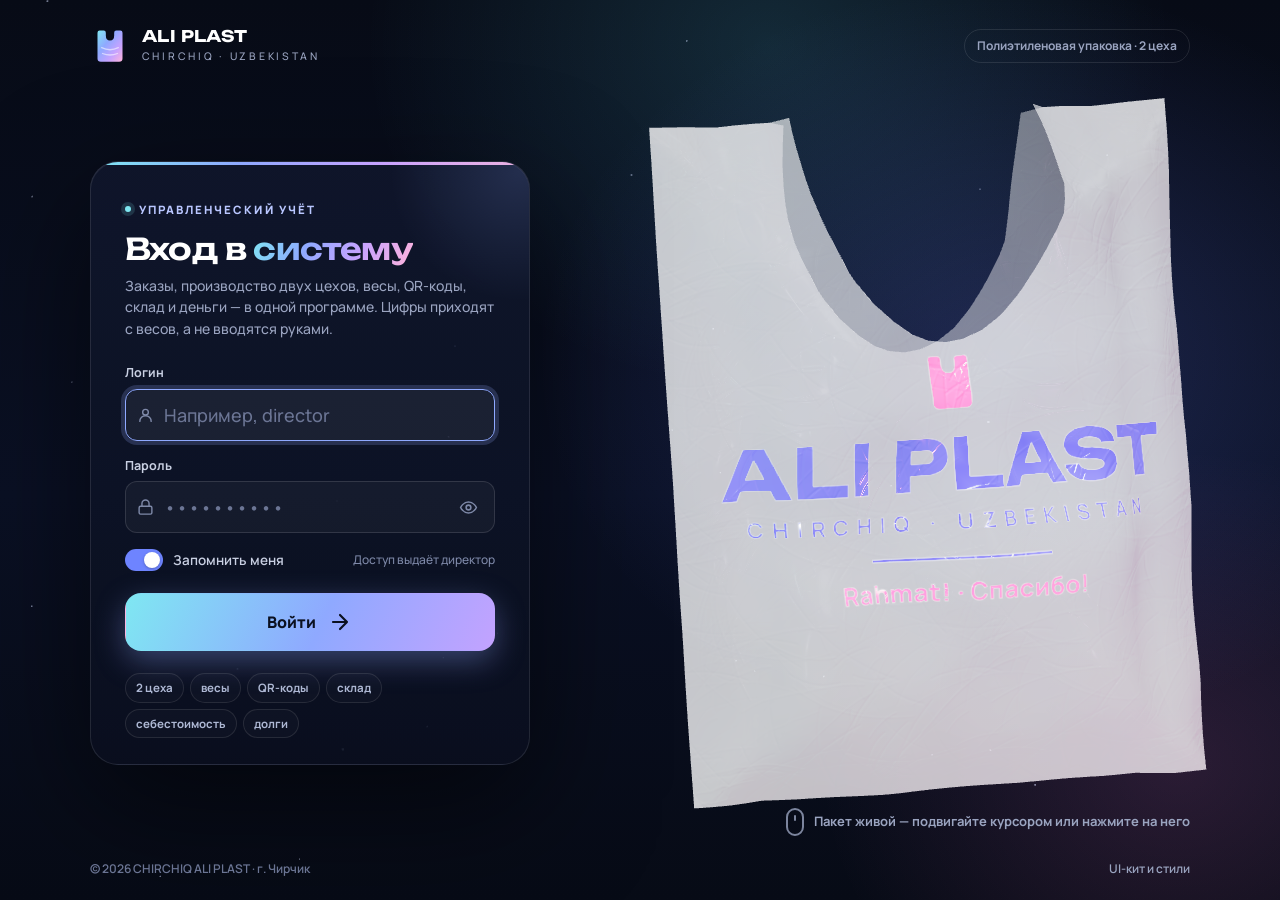
==== app.html @ 243c6345 "Печать этикеток на Xprinter через агента вместо печати браузера Принтер стоит в Windows на драйвере " ====
<!doctype html>
<html lang="ru">
<head>
  <meta charset="utf-8">
  <meta name="viewport" content="width=device-width, initial-scale=1, viewport-fit=cover">
  <title>ALI PLAST · учёт производства</title>
  <meta name="theme-color" content="#0B1120">
  <link rel="icon" href="assets/img/favicon.svg" type="image/svg+xml">
  <link rel="stylesheet" href="assets/css/app.css?v=3">
  <script>(function () { var h = new Date().getHours(), t = h >= 8 && h < 18 ? 'light' : 'dark'; try { var o = JSON.parse(localStorage.getItem('ap.themeOverride') || 'null'); if (o && o.until > Date.now()) t = o.theme; } catch (e) {} document.documentElement.setAttribute('data-theme', t); })();</script>
</head>
<body>
  <script src="assets/js/vendor/qrcode.js"></script>
  <script src="assets/js/core.js?v=3"></script>
  <script src="assets/js/data.js?v=3"></script>
  <script src="assets/js/ui.js?v=3"></script>
  <script src="assets/js/app.js?v=3"></script>
  <script src="assets/js/pages/dashboard.js?v=3"></script>
  <script src="assets/js/pages/sales.js?v=3"></script>
  <script src="assets/js/pages/production.js?v=3"></script>
  <script src="assets/js/pages/stock.js?v=3"></script>
  <script src="assets/js/pages/money.js?v=3"></script>
  <script src="assets/js/pages/admin.js?v=3"></script>
  <script>AP.boot();</script>
</body>
</html>
---- assets/css/app.css ----
/* =========================================================
   CHIRCHIQ ALI PLAST — дизайн-система
   Токены → база → раскладка → компоненты → утилиты → печать
   ========================================================= */

/* ---------- Шрифты (локально: fonts.googleapis.com может быть недоступен) ---------- */
@font-face { font-family: 'Manrope'; font-style: normal; font-weight: 200 800; font-display: swap;
  src: url('../fonts/manrope-cyr.woff2') format('woff2');
  unicode-range: U+0301, U+0400-045F, U+0490-0491, U+04B0-04B1, U+2116; }
@font-face { font-family: 'Manrope'; font-style: normal; font-weight: 200 800; font-display: swap;
  src: url('../fonts/manrope-lat.woff2') format('woff2');
  unicode-range: U+0000-00FF, U+0131, U+0152-0153, U+02BB-02BC, U+02C6, U+02DA, U+02DC, U+0304, U+0308, U+0329, U+2000-206F, U+20AC, U+2122, U+2191, U+2193, U+2212, U+2215, U+FEFF, U+FFFD; }
@font-face { font-family: 'Unbounded'; font-style: normal; font-weight: 200 900; font-display: swap;
  src: url('../fonts/unbounded-cyr.woff2') format('woff2');
  unicode-range: U+0301, U+0400-045F, U+0490-0491, U+04B0-04B1, U+2116; }
@font-face { font-family: 'Unbounded'; font-style: normal; font-weight: 200 900; font-display: swap;
  src: url('../fonts/unbounded-lat.woff2') format('woff2');
  unicode-range: U+0000-00FF, U+0131, U+0152-0153, U+02BB-02BC, U+02C6, U+02DA, U+02DC, U+0304, U+0308, U+0329, U+2000-206F, U+20AC, U+2122, U+2191, U+2193, U+2212, U+2215, U+FEFF, U+FFFD; }
@font-face { font-family: 'JetBrains Mono'; font-style: normal; font-weight: 100 800; font-display: swap;
  src: url('../fonts/jbmono-cyr.woff2') format('woff2');
  unicode-range: U+0301, U+0400-045F, U+0490-0491, U+04B0-04B1, U+2116; }
@font-face { font-family: 'JetBrains Mono'; font-style: normal; font-weight: 100 800; font-display: swap;
  src: url('../fonts/jbmono-lat.woff2') format('woff2');
  unicode-range: U+0000-00FF, U+0131, U+0152-0153, U+2000-206F, U+20AC, U+2122, U+2212, U+FEFF, U+FFFD; }

/* ---------- Токены ---------- */
:root {
  --font-display: 'Unbounded', 'Manrope', system-ui, sans-serif;
  --font-sans: 'Manrope', system-ui, -apple-system, 'Segoe UI', Roboto, sans-serif;
  --font-mono: 'JetBrains Mono', ui-monospace, Consolas, monospace;

  /* бренд */
  --ink-950: #060A14;
  --ink-900: #0B1120;
  --ink-850: #0F1629;
  --ink-800: #141C33;
  --ink-700: #1D2742;
  --ink-600: #2B3657;
  --ink-500: #4A5578;
  --ink-300: #9AA4C0;
  --ink-200: #C9D0E2;

  --brand: #3450F0;
  --brand-600: #2A43D6;
  --brand-700: #2337C2;
  --brand-400: #6E84FF;
  --brand-100: #DFE5FF;
  --brand-50: #F0F3FF;
  --brand-t: #3450F0;      /* бренд как цвет текста/ссылок */
  --teal: #10B3A3;
  --teal-t: #08756B;
  --teal-100: #D4F5F0;
  --sb-group: #7F8AAD;     /* подписи групп в сайдбаре */
  --sb-thumb: rgba(70, 80, 105, .28);
  --sb-thumb-h: rgba(70, 80, 105, .5);

  /* «плёнка»: радужный перелив полиэтилена */
  --iris: linear-gradient(115deg, #7FE7F2 0%, #8FA9FF 34%, #C6A2FF 66%, #FFB4DB 100%);
  --iris-soft: linear-gradient(115deg, rgba(127,231,242,.16), rgba(143,169,255,.16) 34%, rgba(198,162,255,.16) 66%, rgba(255,180,219,.16));

  /* поверхности (светлая тема) */
  --bg: #F2F4F9;
  --surface: #FFFFFF;
  --surface-2: #F7F9FC;
  --surface-3: #EEF1F7;
  --border: #E1E6EF;
  --border-strong: #C8D0DE;
  --text: #0E1526;
  --text-2: #465069;
  --text-3: #636C82;
  --focus: 0 0 0 3px rgba(61, 90, 254, .28);

  /* статусы: оттенки подобраны под контраст ≥ 4,5:1 на своих фонах */
  --ok: #127A3D;   --ok-bg: #E6F6EC;
  --warn: #985700; --warn-bg: #FFF3DD;
  --bad: #C4262E;  --bad-bg: #FDEBEC;
  --info: #2157CC; --info-bg: #E7EFFE;
  --violet: #6B3DD1; --violet-bg: #F0EAFE;
  --cyan: #056F8C; --cyan-bg: #E1F5FB;
  --orange: #AE4410; --orange-bg: #FDEDE3;
  --slate: #56627C; --slate-bg: #EDF0F5;

  /* цеха: --w1/--w2 — заливки, --w1-t/--w2-t — текст */
  --w1: #3D5AFE; --w1-t: #3450F0; --w1-bg: #ECEFFF;
  --w2: #10B3A3; --w2-t: #08756B; --w2-bg: #E0F6F3;
  --wh: #985700; --wh-bg: #FFF3DD;

  /* графики: категориальный порядок (проверен валидатором, светлая тема) */
  --s1: #3D5AFE;
  --s2: #10B3A3;
  --s3: #B04CE0;
  --s4: #E2621B;
  /* возраст долга — одна шкала от светлого к тёмному */
  --age-0: #9DB0FF; --age-1: #F2B183; --age-2: #E2621B; --age-3: #A23B0A;

  /* оплата: безнал / наличные / карта */
  --pay-bank: var(--s1);
  --pay-cash: var(--s2);
  --pay-card: var(--s3);

  /* форма */
  --r-xs: 6px; --r-sm: 8px; --r: 12px; --r-lg: 16px; --r-xl: 22px;
  --sh-xs: 0 1px 2px rgba(14, 21, 38, .05);
  --sh-sm: 0 1px 3px rgba(14, 21, 38, .06), 0 1px 2px rgba(14, 21, 38, .04);
  --sh: 0 6px 20px rgba(14, 21, 38, .07);
  --sh-lg: 0 24px 60px rgba(14, 21, 38, .18);

  --sidebar-w: 268px;
  --topbar-h: 64px;
  --ease: cubic-bezier(.2, .8, .2, 1);

  color-scheme: light;
}

[data-theme="dark"] {
  --bg: #080C17;
  --surface: #0F1628;
  --surface-2: #0C1222;
  --surface-3: #151E35;
  --border: #1E2944;
  --border-strong: #2C3958;
  --text: #E7EBF5;
  --text-2: #A9B2CA;
  --text-3: #8791AD;
  --brand-100: #1C2659;
  --brand-50: #141B40;
  --teal-100: #0E3532;
  --teal-t: #3CD3C2;
  /* статусы в тёмной теме — светлее, контраст ≥ 4,5:1 */
  --ok: #45D58F;   --ok-bg: #0D2B1C;
  --warn: #F2B247; --warn-bg: #2D2108;
  --bad: #FF7A7F;  --bad-bg: #331417;
  --info: #86A9FF; --info-bg: #0F1F43;
  --violet: #B9A2FF; --violet-bg: #231A40;
  --cyan: #4CCBEA; --cyan-bg: #0B2A35;
  --orange: #FF9A62; --orange-bg: #321A0D;
  --slate: #AAB4CB; --slate-bg: #1A2236;
  --w1: #6E84FF; --w1-t: #93A5FF; --w1-bg: #161F4D;
  --w2: #2CC4B4; --w2-t: #3CD3C2; --w2-bg: #0D302D;
  --wh: #F2B247; --wh-bg: #2D2108;
  /* графики: тёмная тема — свои шаги, проверены против #0F1628 */
  --s1: #6E84FF; --s2: #109E91; --s3: #B86BE0; --s4: #E0692A;
  --age-0: #5A6FD6; --age-1: #B9784B; --age-2: #E0692A; --age-3: #F2A27A;
  --brand: #3D5AFE; --brand-600: #3450F0; --brand-400: #93A5FF; --brand-t: #93A5FF;
  --sb-thumb: rgba(169, 178, 202, .22);
  --sb-thumb-h: rgba(169, 178, 202, .42);
  --sh-sm: 0 1px 2px rgba(0, 0, 0, .4);
  --sh: 0 8px 24px rgba(0, 0, 0, .35);
  --sh-lg: 0 24px 60px rgba(0, 0, 0, .55);
  color-scheme: dark;
}

/* ---------- База ---------- */
*, *::before, *::after { box-sizing: border-box; }
html { -webkit-text-size-adjust: 100%; }
body {
  margin: 0; background: var(--bg); color: var(--text);
  font: 500 14px/1.5 var(--font-sans);
  -webkit-font-smoothing: antialiased; -moz-osx-font-smoothing: grayscale;
  font-feature-settings: 'tnum' 0;
}
h1, h2, h3, h4 { margin: 0; line-height: 1.2; letter-spacing: -.01em; }
h1 { font: 600 24px/1.15 var(--font-display); letter-spacing: -.02em; }
h2 { font: 600 18px/1.2 var(--font-display); letter-spacing: -.015em; }
h3 { font-size: 15px; font-weight: 700; }
h4 { font-size: 13px; font-weight: 700; }
p { margin: 0 0 .6em; }
a { color: var(--brand-t); text-decoration: none; }
a:hover { text-decoration: underline; }
img, svg { display: block; max-width: 100%; }
button, input, select, textarea { font: inherit; color: inherit; }
::selection { background: rgba(61, 90, 254, .22); }
:focus-visible { outline: none; box-shadow: var(--focus); }
hr { border: 0; border-top: 1px solid var(--border); margin: 16px 0; }
code, .mono { font-family: var(--font-mono); font-size: .92em; }
.num { font-variant-numeric: tabular-nums; }

/* ---------- Раскладка приложения ---------- */
.app { display: grid; grid-template-columns: var(--sidebar-w) 1fr; min-height: 100vh; }
.main { min-width: 0; display: flex; flex-direction: column; }
.content { padding: 24px 28px 48px; max-width: 1560px; width: 100%; }

/* сайдбар */
.sidebar {
  position: sticky; top: 0; height: 100vh; overflow-y: auto; overscroll-behavior: contain;
  background: var(--ink-900); color: var(--ink-200);
  display: flex; flex-direction: column; z-index: 40;
  border-right: 1px solid rgba(255, 255, 255, .04);
  scrollbar-width: thin; scrollbar-color: var(--ink-700) transparent;
}
.sidebar::before { content: ''; position: absolute; inset: 0 0 auto 0; height: 2px; background: var(--iris); opacity: .9; }
.sb-brand { display: flex; align-items: center; gap: 12px; padding: 22px 20px 18px; color: #fff; text-decoration: none !important; }
.sb-brand .logo-mark { width: 38px; height: 38px; flex: none; }
.sb-brand b { display: block; font: 700 15px/1 var(--font-display); letter-spacing: .02em; }
.sb-brand small { display: block; font-size: 10px; letter-spacing: .22em; color: var(--ink-300); margin-top: 5px; text-transform: uppercase; }

.sb-scope { margin: 2px 14px 10px; padding: 4px; background: var(--ink-850); border: 1px solid var(--ink-700); border-radius: 12px; display: flex; gap: 4px; }
.sb-scope button { flex: 1; border: 0; background: transparent; color: var(--ink-300); font-size: 12px; font-weight: 700; padding: 7px 4px; border-radius: 8px; cursor: pointer; }
.sb-scope button:hover { color: #fff; }
.sb-scope button.on { background: var(--ink-700); color: #fff; box-shadow: inset 0 0 0 1px rgba(255, 255, 255, .06); }
.sb-scope .lock { flex: 1; display: flex; align-items: center; gap: 8px; padding: 7px 10px; font-size: 12px; color: #fff; font-weight: 700; }
.sb-scope .lock i { width: 8px; height: 8px; border-radius: 50%; }

.sb-nav { padding: 6px 12px 16px; flex: 1; }
.sb-group { margin-top: 14px; }
.sb-group > span { display: block; padding: 0 10px 6px; font-size: 10.5px; font-weight: 700; letter-spacing: .16em; text-transform: uppercase; color: var(--sb-group); }
.sb-link {
  position: relative; display: flex; align-items: center; gap: 11px;
  padding: 9px 10px; margin: 1px 0; border-radius: 10px;
  color: var(--ink-300); font-weight: 600; font-size: 13.5px; text-decoration: none !important;
  transition: background .15s, color .15s;
}
.sb-link svg { width: 18px; height: 18px; flex: none; opacity: .85; }
.sb-link:hover { background: rgba(255, 255, 255, .045); color: #fff; }
.sb-link.active { background: rgba(255, 255, 255, .07); color: #fff; }
.sb-link.active::before { content: ''; position: absolute; left: -12px; top: 8px; bottom: 8px; width: 3px; border-radius: 0 3px 3px 0; background: var(--iris); }
.sb-link.active svg { opacity: 1; color: #9FB0FF; }
.sb-link .sb-count { margin-left: auto; min-width: 20px; height: 20px; padding: 0 6px; border-radius: 10px; background: var(--ink-700); color: #fff; font-size: 11px; font-weight: 700; display: grid; place-items: center; }
.sb-link .sb-count.bad { background: var(--bad); }
.sb-link .sb-lock { margin-left: auto; width: 14px; height: 14px; opacity: .5; }

.sb-user { margin: 0 12px 14px; padding: 12px; border-radius: 14px; background: var(--ink-850); border: 1px solid var(--ink-700); display: flex; align-items: center; gap: 10px; }
.sb-user .who { min-width: 0; flex: 1; }
.sb-user b { display: block; color: #fff; font-size: 13px; white-space: nowrap; overflow: hidden; text-overflow: ellipsis; }
.sb-user small { display: block; color: var(--ink-300); font-size: 11.5px; white-space: nowrap; overflow: hidden; text-overflow: ellipsis; }
.sb-user .btn-icon { color: var(--ink-300); }
.sb-user .btn-icon:hover { color: #fff; background: var(--ink-700); }

/* верхняя панель */
.topbar {
  position: sticky; top: 0; z-index: 30; height: var(--topbar-h);
  display: flex; align-items: center; gap: 14px; padding: 0 28px;
  background: var(--bg); border-bottom: 1px solid var(--border);
}
.topbar .crumbs { min-width: 0; }
.topbar .crumbs small { display: block; font-size: 11.5px; color: var(--text-3); font-weight: 600; }
.topbar .crumbs b { display: block; font: 600 17px/1.2 var(--font-display); white-space: nowrap; overflow: hidden; text-overflow: ellipsis; }
.topbar .spacer { flex: 1; }
.topbar .burger { display: none; }
.tb-search { position: relative; width: min(360px, 32vw); }
.tb-search input { padding-left: 38px; background: var(--surface); }
.tb-search svg { position: absolute; left: 12px; top: 50%; width: 17px; height: 17px; transform: translateY(-50%); color: var(--text-3); pointer-events: none; }
.tb-search kbd { position: absolute; right: 8px; top: 50%; transform: translateY(-50%); }
.conn { display: inline-flex; align-items: center; gap: 7px; font-size: 12px; font-weight: 700; color: var(--text-2); padding: 6px 10px; border-radius: 999px; background: var(--surface); border: 1px solid var(--border); white-space: nowrap; }
.conn i { width: 8px; height: 8px; border-radius: 50%; background: var(--ok); box-shadow: 0 0 0 3px var(--ok-bg); }
.conn.off i { background: var(--warn); box-shadow: 0 0 0 3px var(--warn-bg); }
.bell { position: relative; }
.bell .dot { position: absolute; top: 3px; right: 1px; min-width: 19px; height: 19px; padding: 0 5px; border-radius: 10px; background: #E5383B; color: #fff; font-size: 10.5px; font-weight: 800; line-height: 1; display: grid; place-items: center; border: 2px solid var(--bg); transform: translate(30%, -20%); box-shadow: 0 2px 6px rgba(229, 56, 59, .35); pointer-events: none; }

/* заголовок страницы */
.page-head { display: flex; align-items: flex-end; gap: 16px; flex-wrap: wrap; margin-bottom: 20px; }
.page-head .ph-text { flex: 1; min-width: 240px; }
.page-head p { color: var(--text-2); margin: 6px 0 0; max-width: 760px; }
.page-head .ph-actions { display: flex; gap: 8px; flex-wrap: wrap; }

/* сетки */
.grid { display: grid; gap: 16px; }
.g-2 { grid-template-columns: repeat(2, minmax(0, 1fr)); }
.g-3 { grid-template-columns: repeat(3, minmax(0, 1fr)); }
.g-4 { grid-template-columns: repeat(4, minmax(0, 1fr)); }
.g-5 { grid-template-columns: repeat(5, minmax(0, 1fr)); }
.g-21 { grid-template-columns: minmax(0, 2fr) minmax(0, 1fr); }
.g-12 { grid-template-columns: minmax(0, 1fr) minmax(0, 2fr); }
.span-2 { grid-column: span 2; }
.stack { display: flex; flex-direction: column; gap: 16px; }
.row { display: flex; align-items: center; gap: 10px; flex-wrap: wrap; }
.row.nowrap { flex-wrap: nowrap; }
/* в строке без переноса блоков текст внутри всё равно переносится и сжимается */
.row.nowrap > div, .row.nowrap > span:not(.badge):not(.chip):not(.delta):not(.avatar) { min-width: 0; white-space: normal; }
.between { justify-content: space-between; }
.grow { flex: 1; min-width: 0; }

/* ---------- Карточки ---------- */
.card { background: var(--surface); border: 1px solid var(--border); border-radius: var(--r-lg); box-shadow: var(--sh-xs); min-width: 0; }
.card-h { display: flex; align-items: center; gap: 10px; padding: 16px 18px 0; flex-wrap: wrap; }
.card-h h3 { flex: 1; min-width: 0; }
.card-h .sub { font-size: 12px; color: var(--text-3); font-weight: 600; }
.card-b { padding: 16px 18px 18px; }
.card-b.flush { padding: 8px 0 0; }
.card-f { padding: 12px 18px; border-top: 1px solid var(--border); display: flex; gap: 8px; align-items: center; flex-wrap: wrap; }
.card.tint { background: var(--surface-2); }
.card.iris { position: relative; overflow: hidden; }
.card.iris::before { content: ''; position: absolute; inset: 0 0 auto; height: 3px; background: var(--iris); }

/* KPI */
.kpi { padding: 16px 18px; display: flex; flex-direction: column; gap: 6px; position: relative; overflow: hidden; }
.kpi .k-label { display: flex; align-items: center; gap: 8px; font-size: 12.5px; color: var(--text-2); font-weight: 600; }
.kpi .k-label svg { width: 16px; height: 16px; color: var(--text-3); }
.kpi .k-value { font: 800 26px/1.1 var(--font-sans); letter-spacing: -.02em; font-variant-numeric: tabular-nums; }
.kpi .k-value small { font-size: 13px; font-weight: 700; color: var(--text-3); margin-left: 4px; letter-spacing: 0; }
.kpi .k-foot { display: flex; align-items: center; gap: 8px; font-size: 12px; color: var(--text-3); font-weight: 600; flex-wrap: wrap; }
.kpi .k-spark { position: absolute; right: 14px; top: 42px; width: 84px; height: 32px; opacity: .9; pointer-events: none; }
.kpi.has-spark .k-value { padding-right: 92px; }
.kpi.clickable { cursor: pointer; transition: border-color .15s, transform .15s; }
.kpi.clickable:hover { border-color: var(--brand-400); }
.delta { display: inline-flex; align-items: center; gap: 3px; padding: 2px 7px; border-radius: 999px; font-size: 11.5px; font-weight: 800; }
.delta.up { color: var(--ok); background: var(--ok-bg); }
.delta.down { color: var(--bad); background: var(--bad-bg); }
.delta.flat { color: var(--slate); background: var(--slate-bg); }

/* ---------- Кнопки ---------- */
.btn {
  --b-bg: var(--surface); --b-fg: var(--text); --b-bd: var(--border-strong);
  display: inline-flex; align-items: center; justify-content: center; gap: 8px;
  height: 38px; padding: 0 15px; border-radius: 10px; border: 1px solid var(--b-bd);
  background: var(--b-bg); color: var(--b-fg); font-weight: 700; font-size: 13.5px; line-height: 1;
  cursor: pointer; white-space: nowrap; text-decoration: none !important; user-select: none;
  transition: background .15s, border-color .15s, color .15s, box-shadow .15s, transform .08s;
}
.btn svg { width: 17px; height: 17px; flex: none; }
.btn:hover { border-color: var(--text-3); }
.btn:active { transform: translateY(1px); }
.btn[disabled], .btn.disabled { opacity: .5; pointer-events: none; }
.btn-primary { --b-bg: var(--brand); --b-fg: #fff; --b-bd: var(--brand); box-shadow: 0 1px 0 rgba(255,255,255,.18) inset, 0 4px 14px rgba(61, 90, 254, .28); }
.btn-primary:hover { --b-bg: var(--brand-600); border-color: var(--brand-600); }
.btn-secondary { --b-bg: var(--surface); }
.btn-soft { --b-bg: var(--brand-50); --b-fg: var(--brand-t); --b-bd: transparent; }
.btn-soft:hover { --b-bg: var(--brand-100); border-color: transparent; }
.btn-ghost { --b-bg: transparent; --b-bd: transparent; --b-fg: var(--text-2); }
.btn-ghost:hover { --b-bg: var(--surface-3); border-color: transparent; color: var(--text); }
.btn-danger { --b-bg: var(--bad); --b-fg: #fff; --b-bd: var(--bad); }
.btn-danger:hover { filter: brightness(.95); border-color: var(--bad); }
.btn-success { --b-bg: var(--ok); --b-fg: #fff; --b-bd: var(--ok); }
.btn-success:hover { filter: brightness(.95); border-color: var(--ok); }
.btn-iris { --b-bg: var(--iris); --b-fg: var(--ink-900); --b-bd: transparent; background: var(--iris); background-size: 160% 100%; transition: background-position .5s var(--ease), transform .08s, box-shadow .2s; box-shadow: 0 10px 30px rgba(143, 169, 255, .35); }
.btn-iris:hover { background-position: 100% 0; border-color: transparent; }
.btn-dark { --b-bg: var(--ink-900); --b-fg: #fff; --b-bd: var(--ink-900); }
.btn-sm { height: 32px; padding: 0 11px; font-size: 12.5px; border-radius: 8px; gap: 6px; }
.btn-sm svg { width: 15px; height: 15px; }
.btn-xs { height: 26px; padding: 0 8px; font-size: 12px; border-radius: 7px; gap: 5px; }
.btn-xs svg { width: 14px; height: 14px; }
.btn-lg { height: 46px; padding: 0 20px; font-size: 15px; border-radius: 12px; }
.btn-xl { height: 64px; padding: 0 26px; font-size: 18px; border-radius: 16px; gap: 12px; }
.btn-xl svg { width: 24px; height: 24px; }
.btn-block { width: 100%; }
.btn-icon { width: 38px; padding: 0; --b-bd: transparent; --b-bg: transparent; color: var(--text-2); }
.btn-icon:hover { --b-bg: var(--surface-3); border-color: transparent; color: var(--text); }
.btn-icon.btn-sm { width: 32px; }
.btn-icon.btn-xs { width: 26px; }
.btn .spin { width: 16px; height: 16px; border-radius: 50%; border: 2px solid currentColor; border-right-color: transparent; animation: spin .7s linear infinite; }
.btn-group { display: inline-flex; }
.btn-group .btn { border-radius: 0; margin-left: -1px; }
.btn-group .btn:first-child { border-radius: 10px 0 0 10px; margin-left: 0; }
.btn-group .btn:last-child { border-radius: 0 10px 10px 0; }

/* ---------- Формы ---------- */
.field { display: flex; flex-direction: column; gap: 6px; min-width: 0; }
.field > label, .label { font-size: 12.5px; font-weight: 700; color: var(--text-2); }
.field > label .req { color: var(--bad); }
.hint { font-size: 12px; color: var(--text-3); font-weight: 500; }
.field.is-invalid .input, .field.is-invalid .select, .field.is-invalid .textarea { border-color: var(--bad); }
.field.is-invalid .hint { color: var(--bad); }
.input, .select, .textarea {
  width: 100%; height: 40px; padding: 0 12px; border-radius: 10px;
  border: 1px solid var(--border-strong); background: var(--surface); color: var(--text);
  font-weight: 600; font-size: 14px; transition: border-color .15s, box-shadow .15s;
}
.input::placeholder, .textarea::placeholder { color: var(--text-3); font-weight: 500; }
.input:hover, .select:hover, .textarea:hover { border-color: var(--text-3); }
.input:focus, .select:focus, .textarea:focus { outline: none; border-color: var(--brand); box-shadow: var(--focus); }
.input[readonly] { background: var(--surface-2); }
.input:disabled, .select:disabled { background: var(--surface-3); color: var(--text-3); cursor: not-allowed; }
.textarea { height: auto; min-height: 84px; padding: 10px 12px; resize: vertical; line-height: 1.45; }
.select { appearance: none; padding-right: 34px; cursor: pointer;
  background-image: url("data:image/svg+xml,%3Csvg xmlns='http://www.w3.org/2000/svg' width='16' height='16' viewBox='0 0 24 24' fill='none' stroke='%237A8399' stroke-width='2.2' stroke-linecap='round' stroke-linejoin='round'%3E%3Cpath d='m6 9 6 6 6-6'/%3E%3C/svg%3E");
  background-repeat: no-repeat; background-position: right 11px center; }
.input-sm, .select.input-sm { height: 32px; font-size: 13px; border-radius: 8px; }
.input-lg { height: 52px; font-size: 18px; border-radius: 12px; }
.input-group { display: flex; align-items: stretch; }
.input-group .input { border-radius: 10px 0 0 10px; }
.input-group .addon { display: grid; place-items: center; padding: 0 12px; border: 1px solid var(--border-strong); border-left: 0; border-radius: 0 10px 10px 0; background: var(--surface-2); color: var(--text-2); font-weight: 700; font-size: 13px; white-space: nowrap; }
.input-icon { position: relative; }
.input-icon svg { position: absolute; left: 12px; top: 50%; transform: translateY(-50%); width: 17px; height: 17px; color: var(--text-3); pointer-events: none; }
.input-icon .input { padding-left: 38px; }
.form-grid { display: grid; grid-template-columns: repeat(2, minmax(0, 1fr)); gap: 14px 16px; }
.form-grid .full { grid-column: 1 / -1; }
.form-grid.g3 { grid-template-columns: repeat(3, minmax(0, 1fr)); }
.form-section { font: 700 11px/1 var(--font-sans); letter-spacing: .14em; text-transform: uppercase; color: var(--text-3); grid-column: 1 / -1; margin-top: 6px; padding-top: 12px; border-top: 1px dashed var(--border); }

.check { display: inline-flex; align-items: center; gap: 9px; cursor: pointer; font-weight: 600; user-select: none; }
.check input { appearance: none; width: 18px; height: 18px; margin: 0; border-radius: 5px; border: 1.5px solid var(--border-strong); background: var(--surface); display: grid; place-items: center; cursor: pointer; transition: .15s; flex: none; }
.check input[type=radio] { border-radius: 50%; }
.check input:checked { background: var(--brand); border-color: var(--brand); }
.check input:checked::after { content: ''; width: 9px; height: 5px; border: 2px solid #fff; border-top: 0; border-right: 0; transform: rotate(-45deg) translate(1px, -1px); }
.check input[type=radio]:checked::after { width: 7px; height: 7px; border: 0; border-radius: 50%; background: #fff; transform: none; }
.switch { display: inline-flex; align-items: center; gap: 10px; cursor: pointer; font-weight: 600; user-select: none; }
.switch input { appearance: none; width: 38px; height: 22px; margin: 0; border-radius: 11px; background: var(--border-strong); position: relative; cursor: pointer; transition: background .2s; flex: none; }
.switch input::after { content: ''; position: absolute; top: 3px; left: 3px; width: 16px; height: 16px; border-radius: 50%; background: #fff; box-shadow: 0 1px 3px rgba(0,0,0,.25); transition: transform .2s var(--ease); }
.switch input:checked { background: var(--brand); }
.switch input:checked::after { transform: translateX(16px); }
.switch input:disabled { opacity: .5; cursor: not-allowed; }

.seg { display: inline-flex; padding: 3px; gap: 2px; border-radius: 11px; background: var(--surface-3); border: 1px solid var(--border); }
.seg button, .seg a { border: 0; background: transparent; padding: 6px 12px; border-radius: 8px; font-weight: 700; font-size: 12.5px; color: var(--text-2); cursor: pointer; white-space: nowrap; text-decoration: none !important; }
.seg button:hover, .seg a:hover { color: var(--text); }
.seg .on { background: var(--surface); color: var(--text); box-shadow: var(--sh-sm); }

kbd { display: inline-grid; place-items: center; min-width: 22px; height: 22px; padding: 0 6px; border-radius: 6px; border: 1px solid var(--border-strong); border-bottom-width: 2px; background: var(--surface-2); font: 700 11px var(--font-mono); color: var(--text-3); }

/* ---------- Вкладки ---------- */
.tabs { display: flex; gap: 4px; border-bottom: 1px solid var(--border); margin-bottom: 18px; overflow-x: auto; scrollbar-width: none; }
.tabs::-webkit-scrollbar { display: none; }
.tab { position: relative; padding: 10px 14px 12px; font-weight: 700; color: var(--text-3); text-decoration: none !important; white-space: nowrap; display: inline-flex; gap: 8px; align-items: center; cursor: pointer; border: 0; background: none; font-size: 13.5px; }
.tab:hover { color: var(--text); }
.tab.on { color: var(--text); }
.tab.on::after { content: ''; position: absolute; left: 10px; right: 10px; bottom: -1px; height: 2px; border-radius: 2px; background: var(--brand); }
.tab .pill { font-size: 11px; padding: 1px 7px; border-radius: 999px; background: var(--surface-3); color: var(--text-2); }
.tab.on .pill { background: var(--brand-50); color: var(--brand-t); }

/* ---------- Бейджи / чипы ---------- */
.badge { --bd-c: var(--slate); --bd-bg: var(--slate-bg); display: inline-flex; align-items: center; gap: 6px; height: 24px; padding: 0 9px; border-radius: 999px; background: var(--bd-bg); color: var(--bd-c); font-weight: 700; font-size: 12px; white-space: nowrap; line-height: 1; }
.badge::before { content: ''; width: 6px; height: 6px; border-radius: 50%; background: currentColor; flex: none; }
.badge.plain::before { display: none; }
.badge.sm { height: 20px; padding: 0 7px; font-size: 11px; }
.b-ok { --bd-c: var(--ok); --bd-bg: var(--ok-bg); }
.b-warn { --bd-c: var(--warn); --bd-bg: var(--warn-bg); }
.b-bad { --bd-c: var(--bad); --bd-bg: var(--bad-bg); }
.b-info { --bd-c: var(--info); --bd-bg: var(--info-bg); }
.b-violet { --bd-c: var(--violet); --bd-bg: var(--violet-bg); }
.b-cyan { --bd-c: var(--cyan); --bd-bg: var(--cyan-bg); }
.b-orange { --bd-c: var(--orange); --bd-bg: var(--orange-bg); }
.b-teal { --bd-c: var(--teal-t); --bd-bg: var(--teal-100); }
.b-dark { --bd-c: #fff; --bd-bg: var(--ink-700); }
.b-brand { --bd-c: var(--brand-t); --bd-bg: var(--brand-50); }

.chip { display: inline-flex; align-items: center; gap: 6px; height: 24px; padding: 0 9px; border-radius: 7px; font-weight: 800; font-size: 11.5px; letter-spacing: .02em; white-space: nowrap; }
.chip.w1 { color: var(--w1-t); background: var(--w1-bg); }
.chip.w2 { color: var(--w2-t); background: var(--w2-bg); }
.chip.wh { color: var(--wh); background: var(--wh-bg); }
.chip.ghost { color: var(--text-2); background: var(--surface-3); }
.chip.urgent { color: #fff; background: var(--bad); }
.chip svg { width: 13px; height: 13px; }
.dot { width: 8px; height: 8px; border-radius: 50%; display: inline-block; flex: none; }

/* ---------- Таблицы ---------- */
.table-wrap { overflow-x: auto; -webkit-overflow-scrolling: touch; }
.table { width: 100%; border-collapse: separate; border-spacing: 0; font-size: 13.5px; }
.table th { position: sticky; top: 0; z-index: 1; background: var(--surface); text-align: left; font-size: 11.5px; letter-spacing: .06em; text-transform: uppercase; color: var(--text-3); font-weight: 700; padding: 10px 14px; border-bottom: 1px solid var(--border); white-space: nowrap; }
.table td { padding: 11px 14px; border-bottom: 1px solid var(--border); vertical-align: middle; }
.table tr:last-child td { border-bottom: 0; }
.table tbody tr { transition: background .12s; }
.table tbody tr:hover { background: var(--surface-2); }
.table tbody tr.click { cursor: pointer; }
.table .r, .table th.r { text-align: right; }
.table .c, .table th.c { text-align: center; }
.table td.r, .table td.num { font-variant-numeric: tabular-nums; }
.table .muted { color: var(--text-3); }
.table .strong { font-weight: 800; }
.table tfoot td { font-weight: 800; background: var(--surface-2); border-top: 1px solid var(--border); }
.table.compact td { padding: 8px 12px; }
.table.compact th { padding: 8px 12px; }
.cell-title { font-weight: 700; color: var(--text); }
.cell-sub { display: block; font-size: 12px; color: var(--text-3); font-weight: 600; margin-top: 1px; }
.table tr.row-bad td { background: color-mix(in srgb, var(--bad-bg) 55%, transparent); }
.table tr.row-warn td { background: color-mix(in srgb, var(--warn-bg) 55%, transparent); }

/* ---------- Прогресс ---------- */
.progress { height: 8px; border-radius: 999px; background: var(--surface-3); overflow: hidden; display: flex; }
.progress > i { display: block; height: 100%; background: var(--brand); border-radius: 999px; }
.progress.sm { height: 5px; }
.progress.lg { height: 12px; }
.progress > i.ok { background: var(--ok); } .progress > i.warn { background: var(--warn); } .progress > i.bad { background: var(--bad); } .progress > i.teal { background: var(--teal); }
.progress.stacked > i { border-radius: 0; }

/* ---------- Список / описание ---------- */
.dl { display: grid; grid-template-columns: max-content 1fr; gap: 8px 18px; margin: 0; }
.dl dt { color: var(--text-3); font-weight: 600; font-size: 13px; }
.dl dd { margin: 0; font-weight: 700; min-width: 0; }
.list { list-style: none; margin: 0; padding: 0; }
.list > li { display: flex; align-items: center; gap: 12px; padding: 11px 18px; border-top: 1px solid var(--border); }
.list > li:first-child { border-top: 0; }
.list > li.click { cursor: pointer; }
.list > li.click:hover { background: var(--surface-2); }

/* ---------- Уведомления ---------- */
.alert { display: flex; gap: 12px; padding: 12px 14px; border-radius: 12px; border: 1px solid; font-weight: 600; align-items: flex-start; }
.alert svg { width: 19px; height: 19px; flex: none; margin-top: 1px; }
.alert b { display: block; }
.alert .grow small { display: block; font-weight: 500; opacity: .85; margin-top: 2px; }
.alert-info { background: var(--info-bg); color: var(--info); border-color: color-mix(in srgb, var(--info) 25%, transparent); }
.alert-ok { background: var(--ok-bg); color: var(--ok); border-color: color-mix(in srgb, var(--ok) 25%, transparent); }
.alert-warn { background: var(--warn-bg); color: var(--warn); border-color: color-mix(in srgb, var(--warn) 25%, transparent); }
.alert-bad { background: var(--bad-bg); color: var(--bad); border-color: color-mix(in srgb, var(--bad) 25%, transparent); }
.alert .alert-text { color: var(--text); }

.toasts { position: fixed; right: 20px; bottom: 20px; z-index: 200; display: flex; flex-direction: column; gap: 10px; pointer-events: none; }
.toast { pointer-events: auto; display: flex; gap: 12px; align-items: flex-start; min-width: 280px; max-width: 400px; padding: 13px 15px; border-radius: 14px; background: var(--ink-900); color: #fff; box-shadow: var(--sh-lg); animation: toastIn .35s var(--ease); font-weight: 600; }
.toast svg { width: 19px; height: 19px; flex: none; margin-top: 1px; }
.toast.ok svg { color: #4ADE80; } .toast.warn svg { color: #FBBF24; } .toast.bad svg { color: #F87171; } .toast.info svg { color: #93A5FF; }
.toast small { display: block; color: var(--ink-300); font-weight: 500; margin-top: 2px; }
.toast.out { animation: toastOut .25s ease forwards; }
@keyframes toastIn { from { opacity: 0; transform: translateY(12px) scale(.98); } }
@keyframes toastOut { to { opacity: 0; transform: translateX(20px); } }

/* ---------- Модальные окна / панели ---------- */
.overlay { position: fixed; inset: 0; z-index: 100; background: rgba(6, 10, 20, .55); display: flex; animation: fadeIn .2s ease; }
.overlay.center { align-items: center; justify-content: center; padding: 20px; }
.modal { width: min(560px, 100%); max-height: calc(100vh - 40px); display: flex; flex-direction: column; background: var(--surface); border-radius: 20px; box-shadow: var(--sh-lg); animation: popIn .28s var(--ease); border: 1px solid var(--border); }
.modal.lg { width: min(820px, 100%); }
.modal-h { display: flex; align-items: flex-start; gap: 12px; padding: 20px 22px 6px; }
.modal-h h2 { flex: 1; }
.modal-h p { color: var(--text-2); margin: 6px 0 0; font-size: 13.5px; }
.modal-b { padding: 14px 22px 18px; overflow-y: auto; }
.modal-f { padding: 14px 22px; border-top: 1px solid var(--border); display: flex; justify-content: flex-end; gap: 8px; flex-wrap: wrap; }
.drawer { margin-left: auto; width: min(760px, 100%); height: 100%; background: var(--bg); display: flex; flex-direction: column; box-shadow: var(--sh-lg); animation: slideIn .32s var(--ease); }
.drawer.sm { width: min(520px, 100%); }
.drawer-h { display: flex; align-items: center; gap: 12px; padding: 16px 22px; background: var(--surface); border-bottom: 1px solid var(--border); }
.drawer-h .grow b { font: 600 18px/1.2 var(--font-display); display: block; }
.drawer-h .grow small { color: var(--text-3); font-weight: 600; }
.drawer-b { flex: 1; overflow-y: auto; padding: 20px 22px 30px; }
.drawer-f { padding: 12px 22px; background: var(--surface); border-top: 1px solid var(--border); display: flex; gap: 8px; flex-wrap: wrap; }
@keyframes fadeIn { from { opacity: 0; } }
@keyframes popIn { from { opacity: 0; transform: translateY(10px) scale(.98); } }
@keyframes slideIn { from { transform: translateX(40px); opacity: 0; } }
@keyframes spin { to { transform: rotate(360deg); } }

/* выпадающее меню / поповер */
.pop { position: absolute; z-index: 60; min-width: 300px; max-width: 380px; background: var(--surface); border: 1px solid var(--border); border-radius: 16px; box-shadow: var(--sh-lg); overflow: hidden; animation: popIn .2s var(--ease); }
.pop-h { padding: 14px 16px 10px; display: flex; align-items: center; justify-content: space-between; border-bottom: 1px solid var(--border); }
.pop-b { max-height: 420px; overflow-y: auto; }
.tip { position: fixed; z-index: 300; pointer-events: none; padding: 7px 11px; border-radius: 10px; background: var(--ink-850); color: #fff; font: 600 12.5px/1.4 var(--font-sans); box-shadow: 0 10px 28px rgba(6, 10, 20, .28); border: 1px solid rgba(255, 255, 255, .08); white-space: pre-line; max-width: 280px; opacity: 0; transform: translateY(3px); transition: opacity .14s ease, transform .14s ease; }
.tip.on { opacity: 1; transform: none; }
.tip::after { content: ''; position: absolute; width: 8px; height: 8px; background: inherit; border: inherit; border-width: 0 1px 1px 0; display: none; }
.tip.at-top::after { display: block; left: calc(50% - 4px); bottom: -5px; transform: rotate(45deg); }
.tip.at-right::after { display: block; left: -5px; top: calc(50% - 4px); transform: rotate(135deg); }
[data-theme="dark"] .tip { background: #1D2742; border-color: #2C3958; }

/* ---------- Пустые состояния / заглушки ---------- */
.empty { padding: 38px 20px; text-align: center; color: var(--text-3); }
.empty svg { width: 40px; height: 40px; margin: 0 auto 10px; opacity: .55; }
.empty b { display: block; color: var(--text-2); font-size: 15px; margin-bottom: 4px; }
.locked { display: grid; place-items: center; min-height: 60vh; text-align: center; }
.locked .ic { width: 72px; height: 72px; border-radius: 22px; display: grid; place-items: center; margin: 0 auto 16px; background: var(--surface); border: 1px solid var(--border); }
.locked .ic svg { width: 32px; height: 32px; color: var(--text-3); }
.locked p { color: var(--text-2); max-width: 420px; margin: 8px auto 0; }

/* аватар */
.avatar { width: 34px; height: 34px; border-radius: 10px; display: grid; place-items: center; flex: none; font-weight: 800; font-size: 12.5px; color: #fff; background: var(--brand); letter-spacing: .02em; }
.avatar.sm { width: 26px; height: 26px; border-radius: 8px; font-size: 10.5px; }
.avatar.lg { width: 48px; height: 48px; border-radius: 14px; font-size: 16px; }

/* таймлайн */
.timeline { list-style: none; margin: 0; padding: 0; position: relative; }
.timeline li { position: relative; padding: 0 0 16px 28px; }
.timeline li::before { content: ''; position: absolute; left: 7px; top: 18px; bottom: -2px; width: 2px; background: var(--border); }
.timeline li:last-child::before { display: none; }
.timeline li i { position: absolute; left: 0; top: 3px; width: 16px; height: 16px; border-radius: 50%; border: 3px solid var(--surface); background: var(--border-strong); box-shadow: 0 0 0 1px var(--border); }
.timeline li.done i { background: var(--ok); }
.timeline li.now i { background: var(--brand); box-shadow: 0 0 0 4px var(--brand-100); }
.timeline li b { display: block; font-size: 13.5px; }
.timeline li small { color: var(--text-3); font-weight: 600; }

/* конвейер статусов */
.pipeline { display: grid; grid-template-columns: repeat(10, minmax(0, 1fr)); gap: 6px; }
.pipe { padding: 10px 10px 9px; border-radius: 12px; background: var(--surface); border: 1px solid var(--border); cursor: pointer; text-align: left; transition: .15s; min-width: 0; }
.pipe:hover { border-color: var(--brand-400); }
.pipe.on { border-color: var(--brand); box-shadow: 0 0 0 3px var(--brand-100); }
.pipe b { display: block; font: 800 20px/1 var(--font-sans); margin: 6px 0 0; font-variant-numeric: tabular-nums; }
.pipe span { font-size: 11.5px; font-weight: 700; color: var(--text-2); display: flex; align-items: flex-start; gap: 6px; line-height: 1.25; min-height: 1.25em; }
.pipe span .dot { margin-top: 4px; }

/* станки */
.machine { display: flex; gap: 12px; padding: 12px 14px; border-radius: 14px; border: 1px solid var(--border); background: var(--surface); align-items: center; }
.machine .m-ic { width: 40px; height: 40px; border-radius: 12px; display: grid; place-items: center; flex: none; }
.machine .m-ic svg { width: 20px; height: 20px; }
.machine.run .m-ic { background: var(--ok-bg); color: var(--ok); }
.machine.idle .m-ic { background: var(--slate-bg); color: var(--slate); }
.machine.down .m-ic { background: var(--bad-bg); color: var(--bad); }
.machine.setup .m-ic { background: var(--warn-bg); color: var(--warn); }
.pulse { position: relative; }
.pulse::after { content: ''; position: absolute; inset: -3px; border-radius: inherit; border: 2px solid currentColor; opacity: 0; animation: pulse 2s ease-out infinite; }
@keyframes pulse { 0% { opacity: .5; transform: scale(.9); } 100% { opacity: 0; transform: scale(1.25); } }
.anim-off .pulse::after, .anim-off .spin { animation-play-state: paused; }

/* весы */
.scale-display { position: relative; border-radius: 22px; padding: 22px 26px; background: radial-gradient(120% 140% at 10% 0%, #17224A 0%, var(--ink-900) 55%); color: #fff; overflow: hidden; border: 1px solid var(--ink-700); }
.scale-display::before { content: ''; position: absolute; inset: 0 0 auto; height: 2px; background: var(--iris); }
.scale-display .sd-top { display: flex; align-items: center; gap: 10px; font-size: 12.5px; color: var(--ink-300); font-weight: 700; flex-wrap: wrap; }
.scale-display .sd-val { font: 600 clamp(54px, 8vw, 96px)/1 var(--font-mono); letter-spacing: -.03em; margin: 18px 0 8px; font-variant-numeric: tabular-nums; display: flex; align-items: baseline; gap: 12px; }
.scale-display .sd-val small { font-size: .32em; color: var(--ink-300); letter-spacing: 0; }
.scale-display .sd-state { display: inline-flex; align-items: center; gap: 8px; height: 30px; padding: 0 12px; border-radius: 999px; font-weight: 800; font-size: 12.5px; letter-spacing: .06em; }
.sd-state.unstable { background: rgba(251, 191, 36, .14); color: #FBBF24; }
.sd-state.stable { background: rgba(74, 222, 128, .14); color: #4ADE80; }
.sd-state.zero { background: rgba(255, 255, 255, .08); color: var(--ink-300); }
.sd-state.offline { background: rgba(248, 113, 113, .14); color: #F87171; }
.scale-display .sd-bars { display: flex; gap: 3px; height: 34px; align-items: flex-end; margin-top: 14px; }
.scale-display .sd-bars i { flex: 1; background: rgba(159, 176, 255, .35); border-radius: 2px; min-height: 2px; transition: height .1s; }

/* этикетка (превью) */
.label-prev { width: 100%; max-width: 420px; aspect-ratio: 100 / 50; background: #fff; color: #000; border-radius: 10px; border: 1px solid var(--border-strong); padding: 2.2%; display: flex; gap: 2.2%; font-family: Arial, var(--font-sans); box-shadow: var(--sh); overflow: hidden; }
.label-prev .lp-qr { width: 38%; flex: none; text-align: center; }
.label-prev .lp-qr svg { width: 100%; height: auto; }
.label-prev .lp-no { font: 700 11px Arial, sans-serif; margin-top: 2px; }
.label-prev .lp-txt { flex: 1; min-width: 0; font-size: 10.5px; line-height: 1.32; font-weight: 700; }
.label-prev .lp-p { font-weight: 800; font-size: 13px; line-height: 1.15; margin-bottom: 4px; }

/* сканер */
.scan-box { position: relative; border: 2px dashed var(--border-strong); border-radius: 18px; padding: 18px; background: var(--surface); display: flex; gap: 14px; align-items: center; }
.scan-box.ok { border-color: var(--ok); background: var(--ok-bg); }
.scan-box.bad { border-color: var(--bad); background: var(--bad-bg); }
.scan-box .scan-ic { width: 52px; height: 52px; border-radius: 14px; display: grid; place-items: center; background: var(--brand-50); color: var(--brand); flex: none; }
.scan-box .scan-ic svg { width: 26px; height: 26px; }

/* графики */
.chart { width: 100%; height: auto; overflow: visible; }
.chart text { font: 600 11px var(--font-sans); fill: var(--text-3); }
.chart .grid-line { stroke: var(--border); stroke-width: 1; }
.chart .axis-line { stroke: var(--border-strong); }
.chart .hover-col { fill: transparent; }
.chart .hover-col:hover { fill: color-mix(in srgb, var(--text) 4%, transparent); }
.legend { display: flex; gap: 14px; flex-wrap: wrap; font-size: 12px; font-weight: 700; color: var(--text-2); }
.legend span { display: inline-flex; align-items: center; gap: 6px; }
.legend i { width: 10px; height: 10px; border-radius: 3px; }
.donut-wrap { display: flex; gap: 18px; align-items: center; flex-wrap: wrap; }
.donut-wrap svg { width: 150px; height: 150px; flex: none; }
.donut-legend { flex: 1; min-width: 160px; display: flex; flex-direction: column; gap: 10px; }
.donut-legend .row { justify-content: space-between; flex-wrap: nowrap; }
.donut-legend b { font-variant-numeric: tabular-nums; }

/* матрица прав */
.perm-table td, .perm-table th { padding: 8px 10px; }
.perm-table select { height: 30px; font-size: 12.5px; padding: 0 28px 0 9px; border-radius: 8px; background-position: right 7px center; }
.lvl-0 { color: var(--text-3); } .lvl-1 { color: var(--info); } .lvl-2 { color: var(--ok); } .lvl-3 { color: var(--violet); }

/* канбан-очередь */
.board { display: grid; grid-auto-flow: column; grid-auto-columns: minmax(260px, 1fr); gap: 14px; overflow-x: auto; padding-bottom: 6px; }
.lane { background: var(--surface-2); border: 1px solid var(--border); border-radius: 16px; display: flex; flex-direction: column; min-height: 200px; }
.lane-h { padding: 12px 14px; display: flex; gap: 10px; align-items: center; border-bottom: 1px solid var(--border); }
.lane-b { padding: 10px; display: flex; flex-direction: column; gap: 8px; }
.task { background: var(--surface); border: 1px solid var(--border); border-radius: 12px; padding: 11px 12px; cursor: pointer; transition: border-color .15s, box-shadow .15s; }
.task:hover { border-color: var(--brand-400); box-shadow: var(--sh-sm); }
.task.now { border-color: var(--brand); box-shadow: 0 0 0 3px var(--brand-100); }
.task .t-top { display: flex; align-items: center; gap: 6px; margin-bottom: 6px; flex-wrap: wrap; }
.task .t-title { font-weight: 700; font-size: 13px; line-height: 1.35; }
.task .t-meta { font-size: 12px; color: var(--text-3); font-weight: 600; margin-top: 4px; }

/* большие плитки для цехового экрана */
.big-actions { display: grid; grid-template-columns: repeat(4, minmax(0, 1fr)); gap: 12px; }
.big-act { display: flex; flex-direction: column; gap: 12px; padding: 18px; border-radius: 18px; border: 1px solid var(--border); background: var(--surface); cursor: pointer; text-align: left; transition: .15s; color: var(--text); text-decoration: none !important; }
.big-act:hover { border-color: var(--brand); transform: translateY(-2px); box-shadow: var(--sh); }
.big-act .ba-ic { width: 46px; height: 46px; border-radius: 14px; display: grid; place-items: center; }
.big-act .ba-ic svg { width: 24px; height: 24px; }
.big-act b { font-size: 16px; }
.big-act small { color: var(--text-3); font-weight: 600; }

/* ---------- Утилиты ---------- */
.muted { color: var(--text-3); }
.text-2 { color: var(--text-2); }
.ok-t { color: var(--ok); } .bad-t { color: var(--bad); } .warn-t { color: var(--warn); } .brand-t { color: var(--brand-t); }
.fw-8 { font-weight: 800; } .fw-7 { font-weight: 700; }
.fs-12 { font-size: 12px; } .fs-13 { font-size: 13px; } .fs-16 { font-size: 16px; } .fs-20 { font-size: 20px; }
.mt-0 { margin-top: 0; } .mt-8 { margin-top: 8px; } .mt-12 { margin-top: 12px; } .mt-16 { margin-top: 16px; } .mt-24 { margin-top: 24px; }
.mb-8 { margin-bottom: 8px; } .mb-12 { margin-bottom: 12px; } .mb-16 { margin-bottom: 16px; }
.nowrap { white-space: nowrap; }
.ellipsis { white-space: nowrap; overflow: hidden; text-overflow: ellipsis; }
.hide { display: none !important; }
.right { margin-left: auto; }
.w-100 { width: 100%; }
.sr-only { position: absolute; width: 1px; height: 1px; overflow: hidden; clip: rect(0 0 0 0); }
.divider { height: 1px; background: var(--border); margin: 14px 0; }
.icon-16 { width: 16px; height: 16px; } .icon-20 { width: 20px; height: 20px; }

/* логотип */
.logo-mark { display: block; }
.wordmark { font-family: var(--font-display); font-weight: 700; letter-spacing: .02em; }

/* ---------- Прокрутка в стиле сайта ---------- */
::-webkit-scrollbar { width: 10px; height: 10px; }
::-webkit-scrollbar-track { background: transparent; }
::-webkit-scrollbar-thumb { background: var(--sb-thumb); border-radius: 999px; border: 3px solid transparent; background-clip: padding-box; }
::-webkit-scrollbar-thumb:hover { background: var(--sb-thumb-h); border: 3px solid transparent; background-clip: padding-box; }
::-webkit-scrollbar-corner, ::-webkit-scrollbar-button { display: none; background: transparent; }
.sidebar::-webkit-scrollbar-thumb { background: rgba(255, 255, 255, .12); border: 3px solid transparent; background-clip: padding-box; }
.sidebar::-webkit-scrollbar-thumb:hover { background: rgba(255, 255, 255, .22); border: 3px solid transparent; background-clip: padding-box; }
@supports (-moz-appearance: none) { * { scrollbar-width: thin; scrollbar-color: var(--sb-thumb) transparent; } .sidebar { scrollbar-color: rgba(255, 255, 255, .14) transparent; } }

/* ---------- Переход между разделами ---------- */
.page.enter > * { animation: pageIn .46s var(--ease) both; }
.page.enter > *:nth-child(2) { animation-delay: .035s; }
.page.enter > *:nth-child(3) { animation-delay: .07s; }
.page.enter > *:nth-child(4) { animation-delay: .105s; }
.page.enter > *:nth-child(5) { animation-delay: .14s; }
.page.enter > *:nth-child(n+6) { animation-delay: .17s; }
@keyframes pageIn { from { opacity: 0; transform: translateY(12px); } }
.page.fade { animation: fadeIn .22s ease both; }
#routebar { position: fixed; top: 0; left: 0; right: 0; height: 3px; z-index: 150; background: var(--iris); transform-origin: left center; transform: scaleX(0); opacity: 0; pointer-events: none; }
#routebar.go { animation: routeGo .7s var(--ease) forwards; }
@keyframes routeGo { 0% { opacity: 1; transform: scaleX(.05); } 55% { opacity: 1; transform: scaleX(.8); } 100% { opacity: 0; transform: scaleX(1); } }
.sb-link { transition: background .2s, color .2s, padding .2s; }

/* ---------- Плавная смена темы ---------- */
::view-transition-old(root), ::view-transition-new(root) { animation: none; mix-blend-mode: normal; }
html.theme-fade, html.theme-fade *, html.theme-fade *::before, html.theme-fade *::after { transition: background-color .6s ease, border-color .6s ease, color .6s ease, fill .6s ease, stroke .6s ease, box-shadow .6s ease !important; }

/* ---------- Выпадающий список в стиле сайта ---------- */
.csel { position: relative; display: block; width: 100%; min-width: 0; }
.csel > select { position: absolute; inset: 0; width: 100%; height: 100%; opacity: 0; pointer-events: none; }
.csel-btn {
  display: flex; align-items: center; gap: 8px; width: 100%; height: 40px; padding: 0 12px; border-radius: 10px;
  border: 1px solid var(--border-strong); background: var(--surface); color: var(--text); font: 600 14px/1 var(--font-sans);
  text-align: left; cursor: pointer; transition: border-color .15s, box-shadow .15s, background .15s;
}
.csel-btn > span { flex: 1; min-width: 0; overflow: hidden; text-overflow: ellipsis; white-space: nowrap; }
.csel-btn::after { content: ''; width: 16px; height: 16px; flex: none; background: var(--text-3); transition: transform .2s var(--ease);
  -webkit-mask: url("data:image/svg+xml,%3Csvg xmlns='http://www.w3.org/2000/svg' viewBox='0 0 24 24' fill='none' stroke='%23000' stroke-width='2.4' stroke-linecap='round' stroke-linejoin='round'%3E%3Cpath d='m6 9 6 6 6-6'/%3E%3C/svg%3E") center / contain no-repeat;
  mask: url("data:image/svg+xml,%3Csvg xmlns='http://www.w3.org/2000/svg' viewBox='0 0 24 24' fill='none' stroke='%23000' stroke-width='2.4' stroke-linecap='round' stroke-linejoin='round'%3E%3Cpath d='m6 9 6 6 6-6'/%3E%3C/svg%3E") center / contain no-repeat; }
.csel-btn:hover { border-color: var(--text-3); }
.csel-btn:focus-visible, .csel.open .csel-btn { outline: none; border-color: var(--brand); box-shadow: var(--focus); }
.csel.open .csel-btn::after { transform: rotate(180deg); background: var(--brand-t); }
.csel.sm .csel-btn { height: 32px; font-size: 13px; border-radius: 8px; padding: 0 10px; }
.csel.lg .csel-btn { height: 52px; font-size: 18px; border-radius: 12px; padding: 0 14px; }
.csel.disabled .csel-btn { background: var(--surface-3); color: var(--text-3); cursor: not-allowed; }
.csel-btn.lvl-0 > span { color: var(--text-3); } .csel-btn.lvl-1 > span { color: var(--info); } .csel-btn.lvl-2 > span { color: var(--ok); } .csel-btn.lvl-3 > span { color: var(--violet); }
.perm-table .csel-btn { height: 32px; font-size: 12.5px; border-radius: 8px; padding: 0 9px; }
.csel-menu { position: fixed; z-index: 260; min-width: 200px; max-width: min(460px, calc(100vw - 16px)); overflow-y: auto; overscroll-behavior: contain; padding: 6px;
  background: var(--surface); border: 1px solid var(--border); border-radius: 14px; box-shadow: var(--sh-lg); animation: popIn .16s var(--ease); }
.csel-menu.up { animation-name: popUp; }
@keyframes popUp { from { opacity: 0; transform: translateY(-6px) scale(.98); } }
.csel-search { position: sticky; top: -6px; z-index: 1; margin: -6px -6px 6px; padding: 8px; background: var(--surface); border-bottom: 1px solid var(--border); }
.csel-opt { display: flex; align-items: center; gap: 10px; padding: 9px 10px; border-radius: 9px; cursor: pointer; font-weight: 600; font-size: 13.5px; color: var(--text); line-height: 1.3; }
.csel-opt > span { flex: 1; min-width: 0; }
.csel-opt svg { width: 16px; height: 16px; flex: none; color: var(--brand-t); opacity: 0; }
.csel-opt:hover, .csel-opt.act { background: var(--surface-3); }
.csel-opt.sel { color: var(--brand-t); background: var(--brand-50); }
.csel-opt.sel svg { opacity: 1; }
.csel-opt.off { opacity: .45; pointer-events: none; }
.csel-empty { padding: 14px 10px; color: var(--text-3); font-weight: 600; font-size: 13px; }
.csel-sheet-h { display: none; }
.csel-scrim { position: fixed; inset: 0; z-index: 255; background: rgba(6, 10, 20, .5); animation: fadeIn .2s ease; }
@keyframes sheetIn { from { transform: translateY(100%); } }

/* ---------- Деньги: приход и расход ---------- */
.amt-in { color: var(--ok); font-weight: 800; white-space: nowrap; }
.amt-out { color: var(--bad); font-weight: 800; white-space: nowrap; }
.amt-zero { color: var(--text-3); }

/* ---------- Нижняя навигация (телефон) и поиск ---------- */
.bnav { display: none; }
.topbar .tb-find { display: none; }
.grid { align-content: start; }
.bell { z-index: 1; }
.sb-scope .short { display: none; }

/* ---------- Адаптив: ноутбук ---------- */
@media (max-width: 1280px) {
  .g-5 { grid-template-columns: repeat(3, minmax(0, 1fr)); }
  .g-4 { grid-template-columns: repeat(2, minmax(0, 1fr)); }
  .big-actions { grid-template-columns: repeat(2, minmax(0, 1fr)); }
  .pipeline { grid-template-columns: repeat(5, minmax(0, 1fr)); }
}
@media (max-width: 1080px) {
  .g-21, .g-12, .g-3 { grid-template-columns: minmax(0, 1fr); }
  .span-2 { grid-column: auto; }
  .tb-search { display: none; }
  .topbar .tb-find { display: inline-flex; }
  .content { padding: 20px 20px 48px; }
}

/* ---------- Адаптив: планшет — сайдбар-«рельс» с иконками ---------- */
@media (min-width: 721px) and (max-width: 1080px) {
  :root { --sidebar-w: 76px; }
  .app { grid-template-columns: var(--sidebar-w) 1fr; }
  .sb-brand { justify-content: center; padding: 18px 0 14px; }
  .sb-brand > span, .sb-group > span, .sb-link > span:not(.sb-count), .sb-link .sb-lock, .sb-user .who { display: none; }
  .sb-nav { padding: 4px 10px 16px; }
  .sb-group { margin-top: 10px; padding-top: 10px; border-top: 1px solid rgba(255, 255, 255, .05); }
  .sb-group:first-child { border-top: 0; padding-top: 0; }
  .sb-link { justify-content: center; padding: 11px 0; }
  .sb-link svg { width: 20px; height: 20px; }
  .sb-link.active::before { left: -10px; }
  .sb-link .sb-count { position: absolute; top: 3px; right: 3px; min-width: 17px; height: 17px; padding: 0 4px; font-size: 10px; margin: 0; }
  .sb-scope { flex-direction: column; margin: 0 10px 6px; }
  .sb-scope button { padding: 6px 0; font-size: 11px; }
  .sb-scope .full { display: none; } .sb-scope .short { display: inline; }
  .sb-scope .lock { justify-content: center; padding: 7px 0; }
  .sb-scope .lock span { display: none; }
  .sb-user { flex-direction: column; gap: 6px; padding: 8px 0; margin: 0 10px 12px; }
  .topbar { padding: 0 20px; }
}

/* ---------- Адаптив: телефон ---------- */
@media (max-width: 720px) {
  .app { grid-template-columns: 1fr; }
  .sidebar { position: fixed; left: 0; top: 0; bottom: 0; width: min(300px, 86vw); transform: translateX(-104%); transition: transform .3s var(--ease); box-shadow: var(--sh-lg); z-index: 90; }
  body.nav-open .sidebar { transform: none; }
  body.nav-open .nav-scrim { position: fixed; inset: 0; background: rgba(6, 10, 20, .5); z-index: 85; animation: fadeIn .2s ease; }
  .topbar { height: 56px; padding: 0 8px 0 14px; gap: 4px; }
  .topbar .crumbs small { display: none; }
  .topbar .crumbs b { font-size: 16px; }
  .topbar .conn { padding: 6px; border-radius: 50%; }
  .topbar .conn span { display: none; }
  .content { padding: 16px 14px calc(96px + env(safe-area-inset-bottom)); }
  .page-head { gap: 12px; margin-bottom: 16px; }
  .page-head .ph-text { min-width: 0; flex-basis: 100%; }
  .page-head p { font-size: 13.5px; }
  .page-head .ph-actions { width: 100%; flex-wrap: nowrap; overflow-x: auto; padding-bottom: 2px; scrollbar-width: none; }
  .page-head .ph-actions::-webkit-scrollbar { display: none; }
  .page-head .ph-actions .btn { flex: none; }
  .g-2, .g-4, .g-5, .form-grid, .form-grid.g3 { grid-template-columns: minmax(0, 1fr); }
  .g-4.keep-2, .g-5.keep-2 { grid-template-columns: repeat(2, minmax(0, 1fr)); gap: 10px; }
  .stack > *, .grid > * { min-width: 0; }
  .row > .btn-xl, .row > .btn-xl.right { flex: 1 1 100%; margin-left: 0; }
  .scale-display .sd-top .right { margin-left: 0; }
  .g-5.keep-2 > :last-child:nth-child(odd), .g-4.keep-2 > :last-child:nth-child(odd) { grid-column: span 2; }
  h1 { font-size: 21px; }
  .kpi { padding: 14px; }
  .kpi .k-value { font-size: 21px; }
  .kpi .k-spark { display: none; }
  .kpi.has-spark .k-value { padding-right: 0; }
  .card-h { padding: 14px 14px 0; }
  .card-b { padding: 14px; }
  .card-f { padding: 12px 14px; }
  /* статусы — горизонтальная лента, чтобы не занимать пол-экрана */
  .pipeline { display: flex; overflow-x: auto; scroll-snap-type: x proximity; margin: 0 -14px 14px; padding: 0 14px 4px; scrollbar-width: none; }
  .pipeline::-webkit-scrollbar { display: none; }
  .pipe { flex: 0 0 auto; min-width: 104px; padding: 9px 12px; scroll-snap-align: start; }
  .pipe b { font-size: 18px; margin-top: 4px; }
  .pipe span { white-space: nowrap; }
  /* фильтры над таблицей — каждый во всю ширину */
  .card-h > .input-icon, .card-h > .csel, .card-h > .select { flex: 1 1 100%; max-width: none !important; }
  .card-h > .seg, .seg.right { margin-left: 0; }
  .seg { max-width: 100%; overflow-x: auto; scrollbar-width: none; }
  .seg::-webkit-scrollbar { display: none; }
  .row > .seg.right { margin-left: 0; }
  .tabs { margin-left: -14px; margin-right: -14px; padding: 0 8px; }
  .input, .select, .textarea, .csel-btn { font-size: 16px; }
  .input, .select, .csel-btn { height: 44px; }
  .csel.sm .csel-btn, .input-sm { height: 38px; font-size: 15px; }
  .btn { height: 42px; }
  .btn-sm { height: 36px; }
  .btn-xl { height: 56px; font-size: 16px; }
  .big-actions { grid-template-columns: 1fr 1fr; gap: 10px; }
  .big-act { padding: 14px; gap: 10px; }
  .big-act b { font-size: 14.5px; }
  .dl { grid-template-columns: minmax(92px, 34%) minmax(0, 1fr); gap: 8px 12px; }
  .dl dd { margin-bottom: 0; }
  .board { grid-auto-columns: 86vw; scroll-snap-type: x mandatory; margin: 0 -14px; padding: 0 14px 8px; }
  .lane { scroll-snap-align: start; }
  .scale-display { padding: 18px; border-radius: 18px; }
  .scale-display .sd-val { font-size: 56px; }
  /* окна — снизу, как «лист» */
  .overlay.center { align-items: flex-end; padding: 0; }
  .modal { width: 100%; max-height: 92vh; border-radius: 22px 22px 0 0; animation: sheetIn .3s var(--ease); padding-bottom: env(safe-area-inset-bottom); }
  .modal-h { padding: 18px 16px 4px; }
  .modal-b { padding: 12px 16px 16px; }
  .modal-f { padding: 12px 16px; }
  .modal-f .btn { flex: 1 1 auto; }
  .drawer { width: 100%; animation: sheetIn .32s var(--ease); }
  .drawer-h { padding: 12px 14px; }
  .drawer-h .avatar.lg { display: none; }
  .drawer-h .grow b { font-size: 15.5px; line-height: 1.3; display: -webkit-box; -webkit-line-clamp: 2; -webkit-box-orient: vertical; overflow: hidden; }
  .drawer-b { padding: 14px; }
  /* кнопки карточки — одной строкой с прокруткой, главная первой */
  .drawer-f { padding: 10px 14px calc(10px + env(safe-area-inset-bottom)); flex-wrap: nowrap; overflow-x: auto; scrollbar-width: none; }
  .drawer-f::-webkit-scrollbar { display: none; }
  .drawer-f .btn { flex: none; }
  .pop { left: 8px !important; right: 8px !important; min-width: 0; max-width: none; }
  .toasts { left: 14px; right: 14px; bottom: calc(84px + env(safe-area-inset-bottom)); }
  .toast { min-width: 0; max-width: none; }
  /* выпадающий список — снизу на весь экран */
  .csel-menu.sheet { left: 0 !important; right: 0 !important; top: auto !important; bottom: 0 !important; width: auto !important; max-width: none; max-height: 72vh !important;
    border-radius: 22px 22px 0 0; padding: 0 10px calc(14px + env(safe-area-inset-bottom)); animation: sheetIn .28s var(--ease); }
  .csel-menu.sheet .csel-sheet-h { display: block; position: sticky; top: 0; z-index: 2; background: var(--surface); padding: 10px 6px 10px; text-align: center; }
  .csel-sheet-h i { display: block; width: 40px; height: 4px; border-radius: 4px; background: var(--border-strong); margin: 0 auto 10px; }
  .csel-sheet-h b { font-size: 15px; }
  .csel-menu.sheet .csel-search { top: 52px; margin: 0 -10px 6px; padding: 6px 10px 8px; }
  .csel-menu.sheet .csel-opt { padding: 13px 12px; font-size: 15.5px; }
  /* таблицы превращаются в карточки */
  .table-wrap { overflow: visible; }
  .table.stackable thead { display: none; }
  .table.stackable, .table.stackable tbody, .table.stackable tfoot, .table.stackable tr, .table.stackable td { display: block; width: 100%; }
  .table.stackable tr { padding: 12px 14px; border-bottom: 1px solid var(--border); }
  .table.stackable tbody tr:last-child { border-bottom: 0; }
  .table.stackable td { border: 0; padding: 3px 0; display: flex; flex-wrap: wrap; justify-content: flex-end; align-items: baseline; column-gap: 8px; text-align: right; min-height: 0; }
  .table.stackable td::before { content: attr(data-label); flex: none; max-width: 46%; margin-right: auto; padding-right: 10px; text-align: left; color: var(--text-3); font-size: 12px; font-weight: 700; }
  .table.stackable td .cell-sub { flex-basis: 100%; }
  .table.stackable td:first-child { display: block; text-align: left; padding-bottom: 6px; }
  .table.stackable td:first-child::before { display: none; }
  .table.stackable td:empty, .table.stackable td[data-label=""]::before { display: none; }
  .table.stackable td > .progress { flex: 1; max-width: 50%; margin-top: 6px; }
  .table.stackable td .cell-sub { margin-top: 0; }
  .table.stackable tfoot tr { background: var(--surface-2); }
  .table.stackable tr.row-bad { background: color-mix(in srgb, var(--bad-bg) 60%, transparent); }
  .table.stackable tr.row-warn { background: color-mix(in srgb, var(--warn-bg) 60%, transparent); }
  .table.stackable tr.row-bad td, .table.stackable tr.row-warn td { background: none; }
  .table.stackable tfoot td { background: none; border: 0; }
  .table.no-stack { min-width: 560px; }
  .table-wrap:has(.no-stack) { overflow-x: auto; }
  /* нижняя навигация */
  .bnav { display: grid; grid-template-columns: repeat(5, minmax(0, 1fr)); position: fixed; left: 0; right: 0; bottom: 0; z-index: 80;
    padding: 6px 6px calc(6px + env(safe-area-inset-bottom)); background: var(--surface); border-top: 1px solid var(--border); box-shadow: 0 -8px 24px rgba(14, 21, 38, .08); }
  .bnav a, .bnav button { position: relative; display: flex; flex-direction: column; align-items: center; justify-content: center; gap: 3px; height: 52px; border: 0; background: none; border-radius: 12px;
    color: var(--text-3); font: 700 10.5px/1.1 var(--font-sans); text-decoration: none !important; cursor: pointer; }
  .bnav svg { width: 22px; height: 22px; }
  .bnav .on { color: var(--brand-t); background: var(--brand-50); }
  .bnav .cnt { position: absolute; top: 3px; left: calc(50% + 6px); min-width: 17px; height: 17px; padding: 0 4px; border-radius: 9px; background: #E5383B; color: #fff; font-size: 10px; display: grid; place-items: center; border: 2px solid var(--surface); }
}
@media (max-width: 380px) {
  .g-4.keep-2, .g-5.keep-2 { grid-template-columns: minmax(0, 1fr); }
  .g-5.keep-2 > :last-child:nth-child(odd), .g-4.keep-2 > :last-child:nth-child(odd) { grid-column: auto; }
  .big-actions { grid-template-columns: 1fr; }
}

@media (prefers-reduced-motion: reduce) {
  *, *::before, *::after { animation-duration: .01ms !important; transition-duration: .01ms !important; }
}
/* ---------- Печать ---------- */
@media print {
  .sidebar, .topbar, .ph-actions, .no-print, .toasts, .tabs, .btn, .bnav, #routebar, .tip { display: none !important; }
  .app { display: block; }
  body { background: #fff; color: #000; }
  .content { padding: 0; max-width: none; }
  .card { box-shadow: none; border-color: #ccc; break-inside: avoid; }
  .table th { position: static; }
  .overlay { position: static; background: none; }
  .drawer { box-shadow: none; width: 100%; }
}
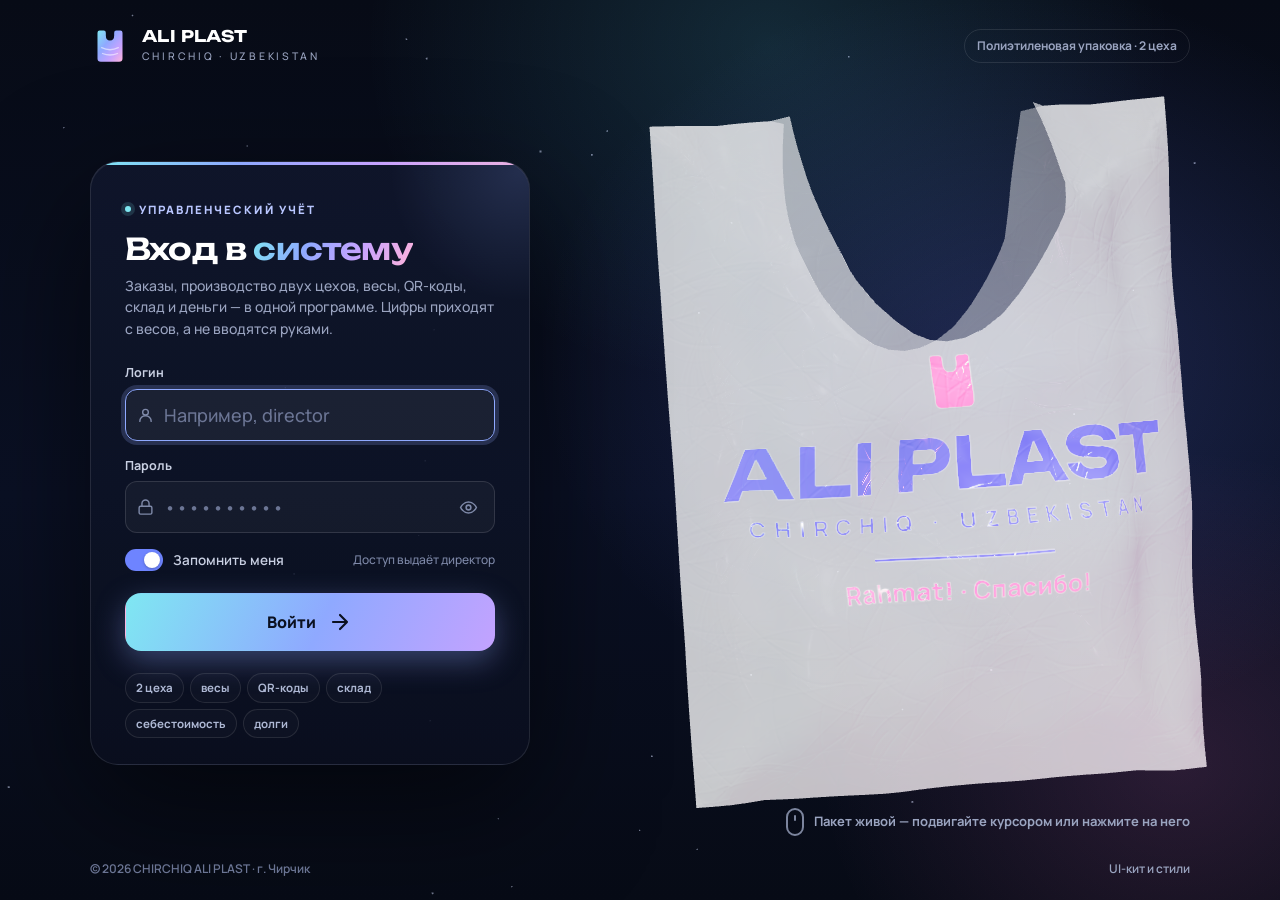
==== commit 81568c9e: "Заказы: плитки статусов заменены выпадающим списком с количеством - 10 плиток статусов и переключате" ====
--- a/app.html
+++ b/app.html
@@ -6,21 +6,21 @@
   <title>ALI PLAST · учёт производства</title>
   <meta name="theme-color" content="#0B1120">
   <link rel="icon" href="assets/img/favicon.svg" type="image/svg+xml">
-  <link rel="stylesheet" href="assets/css/app.css?v=3">
+  <link rel="stylesheet" href="assets/css/app.css?v=4">
   <script>(function () { var h = new Date().getHours(), t = h >= 8 && h < 18 ? 'light' : 'dark'; try { var o = JSON.parse(localStorage.getItem('ap.themeOverride') || 'null'); if (o && o.until > Date.now()) t = o.theme; } catch (e) {} document.documentElement.setAttribute('data-theme', t); })();</script>
 </head>
 <body>
   <script src="assets/js/vendor/qrcode.js"></script>
-  <script src="assets/js/core.js?v=3"></script>
-  <script src="assets/js/data.js?v=3"></script>
-  <script src="assets/js/ui.js?v=3"></script>
-  <script src="assets/js/app.js?v=3"></script>
-  <script src="assets/js/pages/dashboard.js?v=3"></script>
-  <script src="assets/js/pages/sales.js?v=3"></script>
-  <script src="assets/js/pages/production.js?v=3"></script>
-  <script src="assets/js/pages/stock.js?v=3"></script>
-  <script src="assets/js/pages/money.js?v=3"></script>
-  <script src="assets/js/pages/admin.js?v=3"></script>
+  <script src="assets/js/core.js?v=4"></script>
+  <script src="assets/js/data.js?v=4"></script>
+  <script src="assets/js/ui.js?v=4"></script>
+  <script src="assets/js/app.js?v=4"></script>
+  <script src="assets/js/pages/dashboard.js?v=4"></script>
+  <script src="assets/js/pages/sales.js?v=4"></script>
+  <script src="assets/js/pages/production.js?v=4"></script>
+  <script src="assets/js/pages/stock.js?v=4"></script>
+  <script src="assets/js/pages/money.js?v=4"></script>
+  <script src="assets/js/pages/admin.js?v=4"></script>
   <script>AP.boot();</script>
 </body>
 </html>
--- a/assets/css/app.css
+++ b/assets/css/app.css
@@ -725,6 +725,15 @@
 .csel-opt.sel svg { opacity: 1; }
 .csel-opt.off { opacity: .45; pointer-events: none; }
 .csel-empty { padding: 14px 10px; color: var(--text-3); font-weight: 600; font-size: 13px; }
+/* точка статуса и счётчик в пунктах (data-dot / data-count у <option>) */
+.csel-dot { width: 8px; height: 8px; border-radius: 50%; flex: none; background: var(--bd-c, var(--slate)); }
+.csel-dot.b-dark { --bd-c: var(--text-2); }
+.csel-n { font: 700 12px/20px var(--font-sans); font-style: normal; min-width: 24px; height: 20px; padding: 0 7px; border-radius: 999px; text-align: center; flex: none;
+  background: var(--surface-3); color: var(--text-2); font-variant-numeric: tabular-nums; }
+.csel-opt.sel .csel-n { background: var(--surface); color: var(--brand-t); }
+.csel-opt.zero > span, .csel-opt.zero .csel-n { color: var(--text-3); }
+.csel-btn .csel-n { margin-right: -2px; }
+.csel-sep { height: 1px; margin: 5px 4px; background: var(--border); }
 .csel-sheet-h { display: none; }
 .csel-scrim { position: fixed; inset: 0; z-index: 255; background: rgba(6, 10, 20, .5); animation: fadeIn .2s ease; }
 @keyframes sheetIn { from { transform: translateY(100%); } }
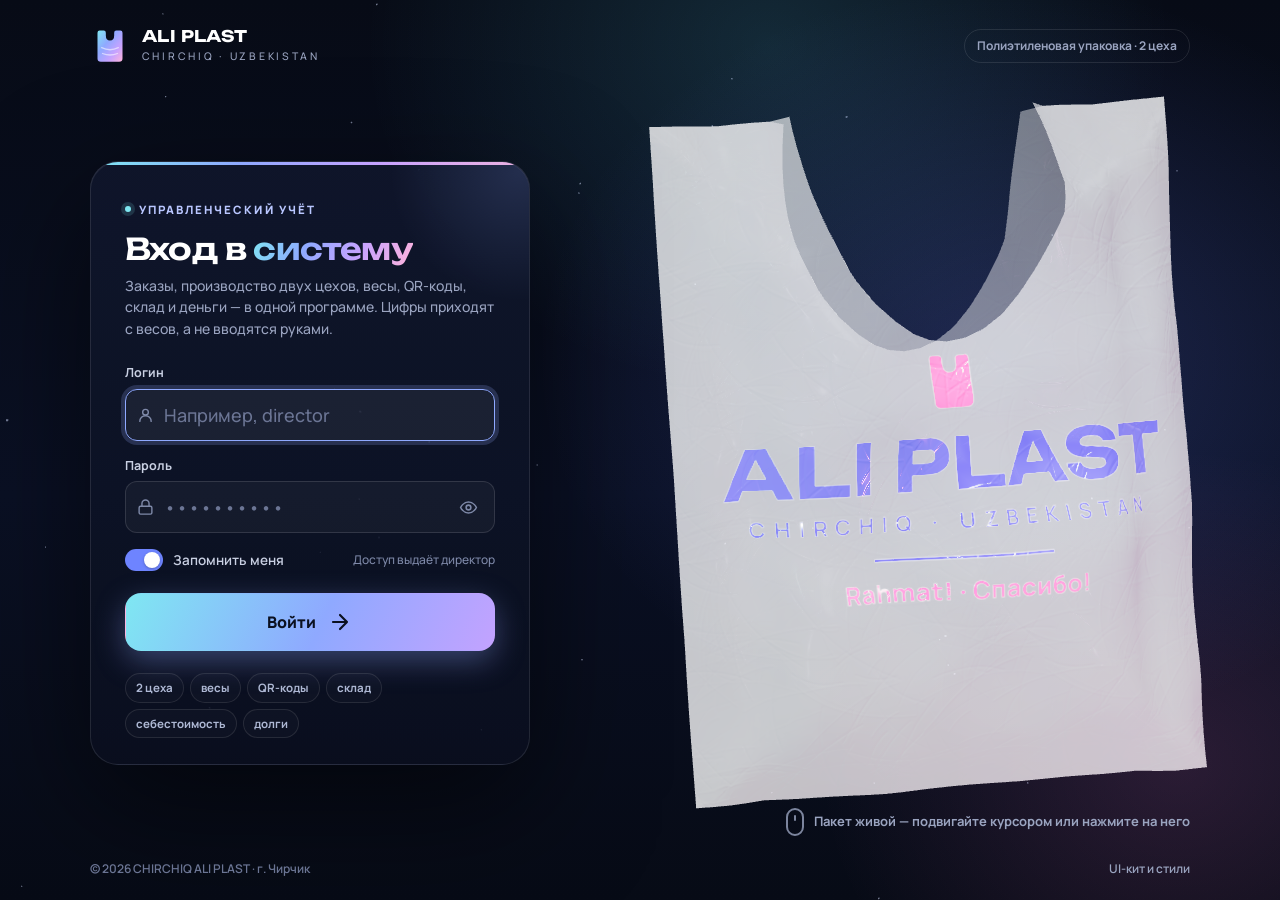
==== commit 2c4d47e3: "Значок уведомлений: цифры по центру и ограничение 50+ - у значка был общий класс .dot (ширина 8px) —" ====
--- a/app.html
+++ b/app.html
@@ -6,21 +6,21 @@
   <title>ALI PLAST · учёт производства</title>
   <meta name="theme-color" content="#0B1120">
   <link rel="icon" href="assets/img/favicon.svg" type="image/svg+xml">
-  <link rel="stylesheet" href="assets/css/app.css?v=4">
+  <link rel="stylesheet" href="assets/css/app.css?v=5">
   <script>(function () { var h = new Date().getHours(), t = h >= 8 && h < 18 ? 'light' : 'dark'; try { var o = JSON.parse(localStorage.getItem('ap.themeOverride') || 'null'); if (o && o.until > Date.now()) t = o.theme; } catch (e) {} document.documentElement.setAttribute('data-theme', t); })();</script>
 </head>
 <body>
   <script src="assets/js/vendor/qrcode.js"></script>
-  <script src="assets/js/core.js?v=4"></script>
-  <script src="assets/js/data.js?v=4"></script>
-  <script src="assets/js/ui.js?v=4"></script>
-  <script src="assets/js/app.js?v=4"></script>
-  <script src="assets/js/pages/dashboard.js?v=4"></script>
-  <script src="assets/js/pages/sales.js?v=4"></script>
-  <script src="assets/js/pages/production.js?v=4"></script>
-  <script src="assets/js/pages/stock.js?v=4"></script>
-  <script src="assets/js/pages/money.js?v=4"></script>
-  <script src="assets/js/pages/admin.js?v=4"></script>
+  <script src="assets/js/core.js?v=5"></script>
+  <script src="assets/js/data.js?v=5"></script>
+  <script src="assets/js/ui.js?v=5"></script>
+  <script src="assets/js/app.js?v=5"></script>
+  <script src="assets/js/pages/dashboard.js?v=5"></script>
+  <script src="assets/js/pages/sales.js?v=5"></script>
+  <script src="assets/js/pages/production.js?v=5"></script>
+  <script src="assets/js/pages/stock.js?v=5"></script>
+  <script src="assets/js/pages/money.js?v=5"></script>
+  <script src="assets/js/pages/admin.js?v=5"></script>
   <script>AP.boot();</script>
 </body>
 </html>
--- a/assets/css/app.css
+++ b/assets/css/app.css
@@ -245,7 +245,12 @@
 .conn i { width: 8px; height: 8px; border-radius: 50%; background: var(--ok); box-shadow: 0 0 0 3px var(--ok-bg); }
 .conn.off i { background: var(--warn); box-shadow: 0 0 0 3px var(--warn-bg); }
 .bell { position: relative; }
-.bell .dot { position: absolute; top: 3px; right: 1px; min-width: 19px; height: 19px; padding: 0 5px; border-radius: 10px; background: #E5383B; color: #fff; font-size: 10.5px; font-weight: 800; line-height: 1; display: grid; place-items: center; border: 2px solid var(--bg); transform: translate(30%, -20%); box-shadow: 0 2px 6px rgba(229, 56, 59, .35); pointer-events: none; }
+/* счётчик уведомлений: свой класс, а не .dot — у .dot ширина 8px, и цифры вылезали из круга */
+/* левый край привязан к правому краю колокольчика: длинное «50+» растёт вправо и не закрывает иконку */
+.bell-n { position: absolute; top: -1px; left: 22px; box-sizing: border-box; min-width: 20px; height: 20px; padding: 0 5px; border-radius: 999px; border: 2px solid var(--bg);
+  background: #E5383B; color: #fff; font: 800 10.5px/1 var(--font-sans); white-space: nowrap;
+  display: inline-flex; align-items: center; justify-content: center; box-shadow: 0 2px 6px rgba(229, 56, 59, .35); pointer-events: none; }
+.bell-wide { margin-right: 10px; }
 
 /* заголовок страницы */
 .page-head { display: flex; align-items: flex-end; gap: 16px; flex-wrap: wrap; margin-bottom: 20px; }
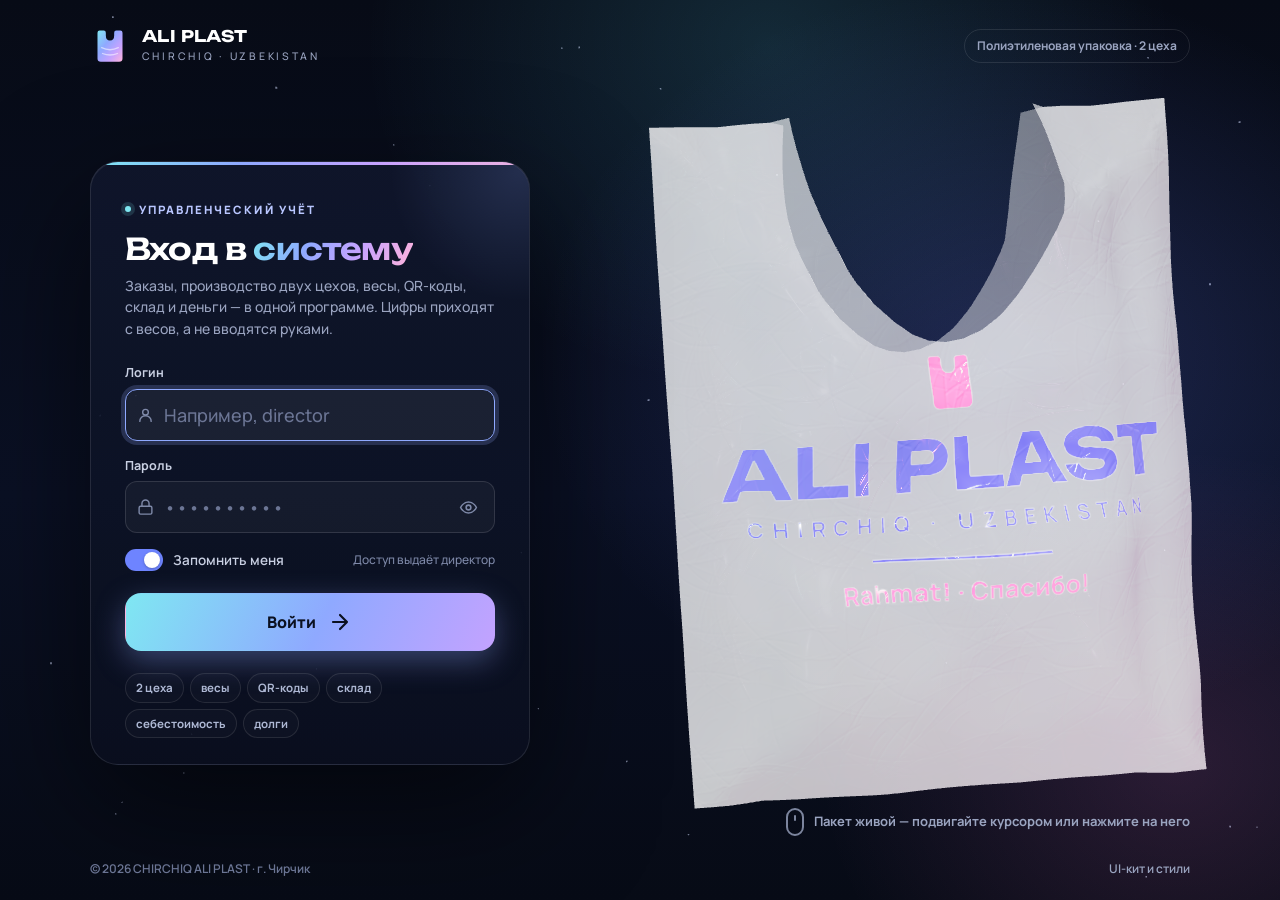
==== commit ef3d452c: "Телефон: убрана системная голубая подсветка при нажатии - -webkit-tap-highlight-color: transparent н" ====
--- a/app.html
+++ b/app.html
@@ -6,21 +6,21 @@
   <title>ALI PLAST · учёт производства</title>
   <meta name="theme-color" content="#0B1120">
   <link rel="icon" href="assets/img/favicon.svg" type="image/svg+xml">
-  <link rel="stylesheet" href="assets/css/app.css?v=5">
+  <link rel="stylesheet" href="assets/css/app.css?v=6">
   <script>(function () { var h = new Date().getHours(), t = h >= 8 && h < 18 ? 'light' : 'dark'; try { var o = JSON.parse(localStorage.getItem('ap.themeOverride') || 'null'); if (o && o.until > Date.now()) t = o.theme; } catch (e) {} document.documentElement.setAttribute('data-theme', t); })();</script>
 </head>
 <body>
   <script src="assets/js/vendor/qrcode.js"></script>
-  <script src="assets/js/core.js?v=5"></script>
-  <script src="assets/js/data.js?v=5"></script>
-  <script src="assets/js/ui.js?v=5"></script>
-  <script src="assets/js/app.js?v=5"></script>
-  <script src="assets/js/pages/dashboard.js?v=5"></script>
-  <script src="assets/js/pages/sales.js?v=5"></script>
-  <script src="assets/js/pages/production.js?v=5"></script>
-  <script src="assets/js/pages/stock.js?v=5"></script>
-  <script src="assets/js/pages/money.js?v=5"></script>
-  <script src="assets/js/pages/admin.js?v=5"></script>
+  <script src="assets/js/core.js?v=6"></script>
+  <script src="assets/js/data.js?v=6"></script>
+  <script src="assets/js/ui.js?v=6"></script>
+  <script src="assets/js/app.js?v=6"></script>
+  <script src="assets/js/pages/dashboard.js?v=6"></script>
+  <script src="assets/js/pages/sales.js?v=6"></script>
+  <script src="assets/js/pages/production.js?v=6"></script>
+  <script src="assets/js/pages/stock.js?v=6"></script>
+  <script src="assets/js/pages/money.js?v=6"></script>
+  <script src="assets/js/pages/admin.js?v=6"></script>
   <script>AP.boot();</script>
 </body>
 </html>
--- a/assets/css/app.css
+++ b/assets/css/app.css
@@ -152,7 +152,12 @@
 
 /* ---------- База ---------- */
 *, *::before, *::after { box-sizing: border-box; }
-html { -webkit-text-size-adjust: 100%; }
+/* без системной голубой подсветки при нажатии на телефоне (свойство наследуется — хватает одного правила) */
+html { -webkit-text-size-adjust: 100%; -webkit-tap-highlight-color: transparent; }
+/* взамен — своё короткое затухание в момент касания, только на сенсорных экранах */
+@media (hover: none) {
+  :is(a, button, [data-href], .csel-opt, .switch):active { opacity: .6; transition: opacity 0s; }
+}
 body {
   margin: 0; background: var(--bg); color: var(--text);
   font: 500 14px/1.5 var(--font-sans);
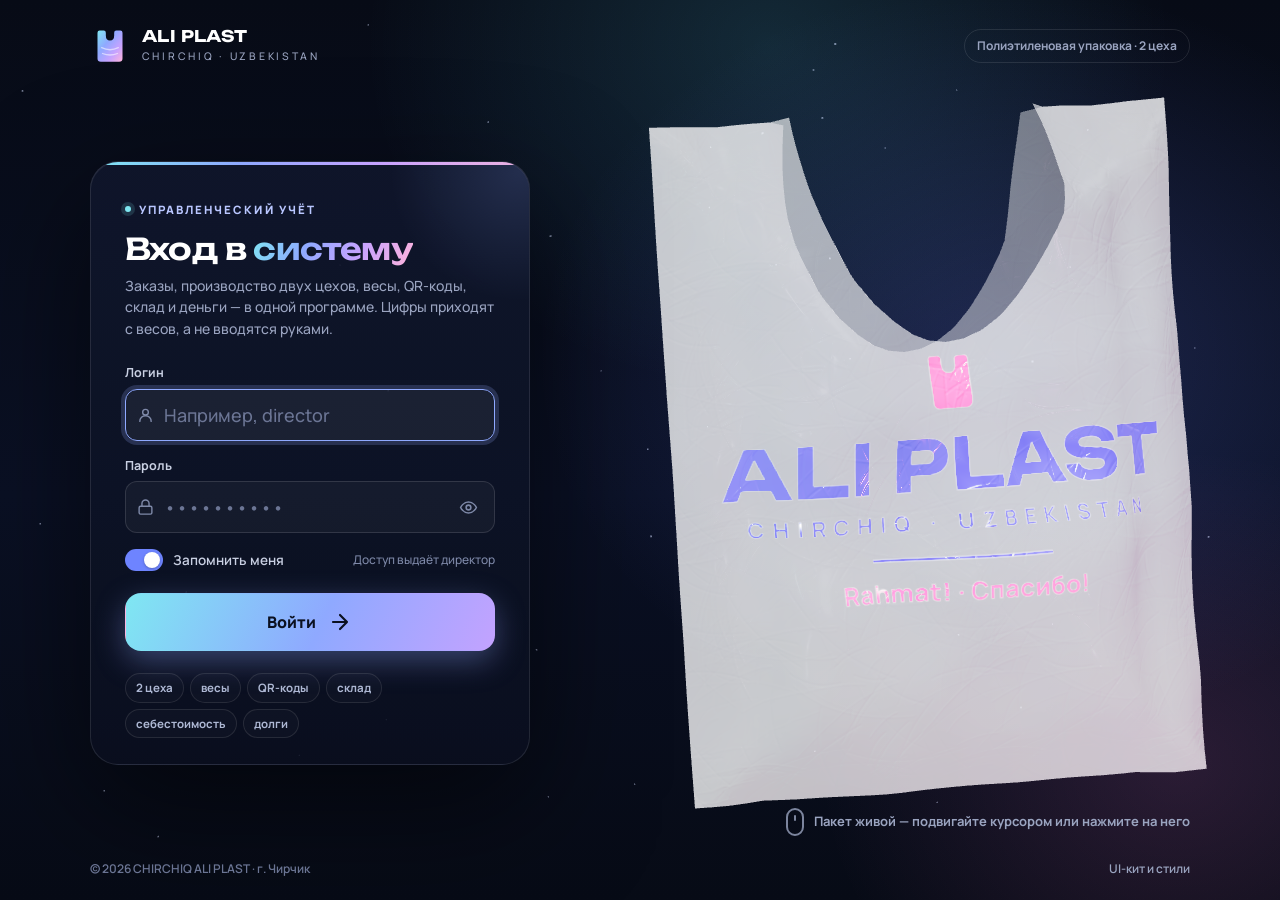
==== commit 19f1ed15: "Директору — уведомления о платежах поставщикам и акт сверки с поставщиком AP.flag выдавал директору " ====
--- a/app.html
+++ b/app.html
@@ -6,21 +6,21 @@
   <title>ALI PLAST · учёт производства</title>
   <meta name="theme-color" content="#0B1120">
   <link rel="icon" href="assets/img/favicon.svg" type="image/svg+xml">
-  <link rel="stylesheet" href="assets/css/app.css?v=6">
+  <link rel="stylesheet" href="assets/css/app.css?v=7">
   <script>(function () { var h = new Date().getHours(), t = h >= 8 && h < 18 ? 'light' : 'dark'; try { var o = JSON.parse(localStorage.getItem('ap.themeOverride') || 'null'); if (o && o.until > Date.now()) t = o.theme; } catch (e) {} document.documentElement.setAttribute('data-theme', t); })();</script>
 </head>
 <body>
   <script src="assets/js/vendor/qrcode.js"></script>
-  <script src="assets/js/core.js?v=6"></script>
-  <script src="assets/js/data.js?v=6"></script>
-  <script src="assets/js/ui.js?v=6"></script>
-  <script src="assets/js/app.js?v=6"></script>
-  <script src="assets/js/pages/dashboard.js?v=6"></script>
-  <script src="assets/js/pages/sales.js?v=6"></script>
-  <script src="assets/js/pages/production.js?v=6"></script>
-  <script src="assets/js/pages/stock.js?v=6"></script>
-  <script src="assets/js/pages/money.js?v=6"></script>
-  <script src="assets/js/pages/admin.js?v=6"></script>
+  <script src="assets/js/core.js?v=7"></script>
+  <script src="assets/js/data.js?v=7"></script>
+  <script src="assets/js/ui.js?v=7"></script>
+  <script src="assets/js/app.js?v=7"></script>
+  <script src="assets/js/pages/dashboard.js?v=7"></script>
+  <script src="assets/js/pages/sales.js?v=7"></script>
+  <script src="assets/js/pages/production.js?v=7"></script>
+  <script src="assets/js/pages/stock.js?v=7"></script>
+  <script src="assets/js/pages/money.js?v=7"></script>
+  <script src="assets/js/pages/admin.js?v=7"></script>
   <script>AP.boot();</script>
 </body>
 </html>
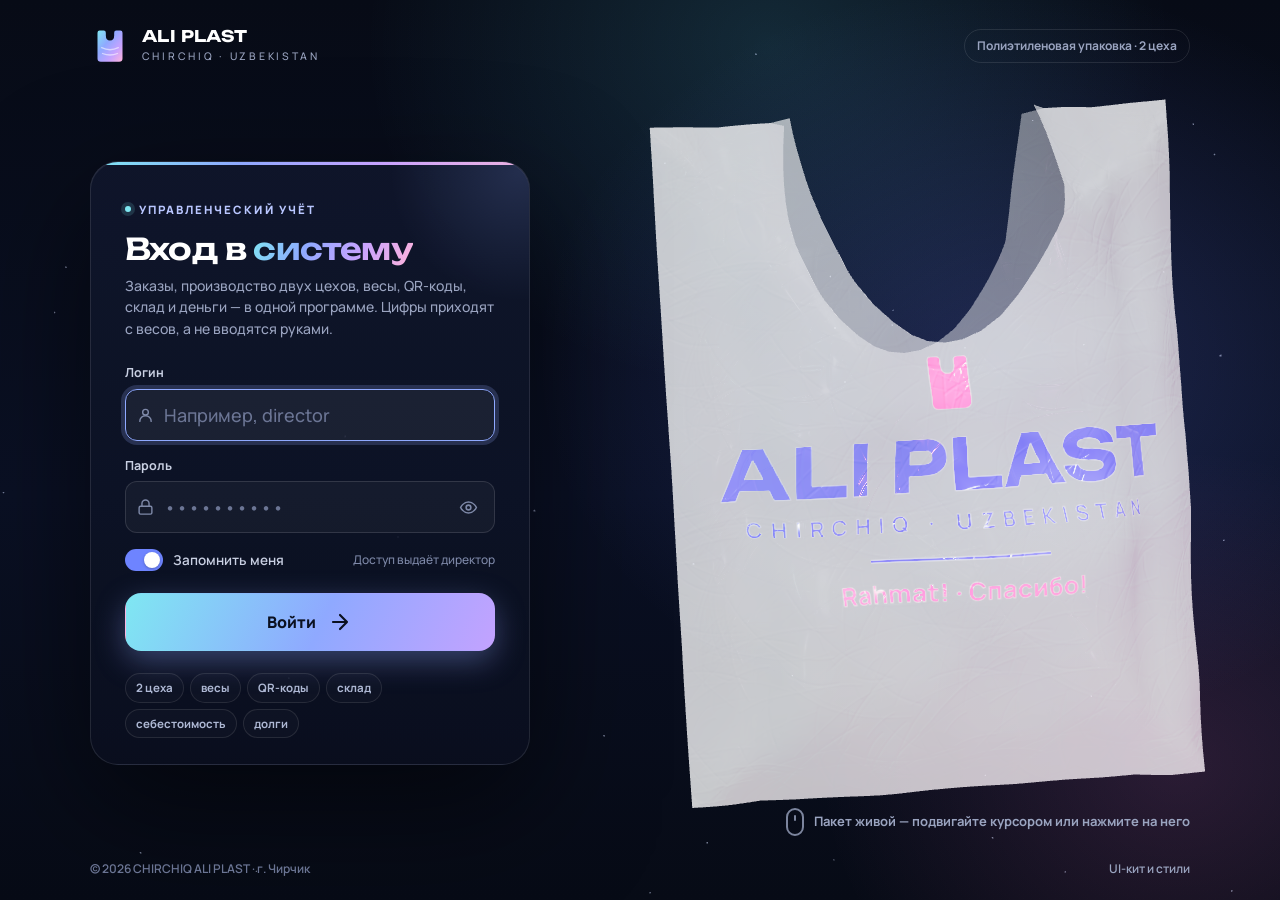
==== commit 193da91e: "Сайдбар: свёрнут до полосы с иконками, раскрывается при наведении поверх страницы - колонка под сайд" ====
--- a/app.html
+++ b/app.html
@@ -6,21 +6,21 @@
   <title>ALI PLAST · учёт производства</title>
   <meta name="theme-color" content="#0B1120">
   <link rel="icon" href="assets/img/favicon.svg" type="image/svg+xml">
-  <link rel="stylesheet" href="assets/css/app.css?v=7">
+  <link rel="stylesheet" href="assets/css/app.css?v=8">
   <script>(function () { var h = new Date().getHours(), t = h >= 8 && h < 18 ? 'light' : 'dark'; try { var o = JSON.parse(localStorage.getItem('ap.themeOverride') || 'null'); if (o && o.until > Date.now()) t = o.theme; } catch (e) {} document.documentElement.setAttribute('data-theme', t); })();</script>
 </head>
 <body>
   <script src="assets/js/vendor/qrcode.js"></script>
-  <script src="assets/js/core.js?v=7"></script>
-  <script src="assets/js/data.js?v=7"></script>
-  <script src="assets/js/ui.js?v=7"></script>
-  <script src="assets/js/app.js?v=7"></script>
-  <script src="assets/js/pages/dashboard.js?v=7"></script>
-  <script src="assets/js/pages/sales.js?v=7"></script>
-  <script src="assets/js/pages/production.js?v=7"></script>
-  <script src="assets/js/pages/stock.js?v=7"></script>
-  <script src="assets/js/pages/money.js?v=7"></script>
-  <script src="assets/js/pages/admin.js?v=7"></script>
+  <script src="assets/js/core.js?v=8"></script>
+  <script src="assets/js/data.js?v=8"></script>
+  <script src="assets/js/ui.js?v=8"></script>
+  <script src="assets/js/app.js?v=8"></script>
+  <script src="assets/js/pages/dashboard.js?v=8"></script>
+  <script src="assets/js/pages/sales.js?v=8"></script>
+  <script src="assets/js/pages/production.js?v=8"></script>
+  <script src="assets/js/pages/stock.js?v=8"></script>
+  <script src="assets/js/pages/money.js?v=8"></script>
+  <script src="assets/js/pages/admin.js?v=8"></script>
   <script>AP.boot();</script>
 </body>
 </html>
--- a/assets/css/app.css
+++ b/assets/css/app.css
@@ -191,8 +191,15 @@
   background: var(--ink-900); color: var(--ink-200);
   display: flex; flex-direction: column; z-index: 40;
   border-right: 1px solid rgba(255, 255, 255, .04);
-  scrollbar-width: thin; scrollbar-color: var(--ink-700) transparent;
-}
+  scrollbar-width: none;
+}
+.sidebar::-webkit-scrollbar { display: none; }
+/* в приложении прокручивается внутренний слой, а сам сайдбар только обрезает: так фокус клавиатуры не сдвинет его вбок */
+.app > .sidebar { overflow: hidden; overflow: clip; }
+.sb-in { display: flex; flex-direction: column; width: 100%; height: 100%; overflow-y: auto; overflow-x: hidden; overscroll-behavior: contain; scrollbar-width: none; }
+.sb-in::-webkit-scrollbar { display: none; }
+.sb-scope { position: relative; }
+.sb-scope-mini { display: none; }
 .sidebar::before { content: ''; position: absolute; inset: 0 0 auto 0; height: 2px; background: var(--iris); opacity: .9; }
 .sb-brand { display: flex; align-items: center; gap: 12px; padding: 22px 20px 18px; color: #fff; text-decoration: none !important; }
 .sb-brand .logo-mark { width: 38px; height: 38px; flex: none; }
@@ -680,9 +687,7 @@
 ::-webkit-scrollbar-thumb { background: var(--sb-thumb); border-radius: 999px; border: 3px solid transparent; background-clip: padding-box; }
 ::-webkit-scrollbar-thumb:hover { background: var(--sb-thumb-h); border: 3px solid transparent; background-clip: padding-box; }
 ::-webkit-scrollbar-corner, ::-webkit-scrollbar-button { display: none; background: transparent; }
-.sidebar::-webkit-scrollbar-thumb { background: rgba(255, 255, 255, .12); border: 3px solid transparent; background-clip: padding-box; }
-.sidebar::-webkit-scrollbar-thumb:hover { background: rgba(255, 255, 255, .22); border: 3px solid transparent; background-clip: padding-box; }
-@supports (-moz-appearance: none) { * { scrollbar-width: thin; scrollbar-color: var(--sb-thumb) transparent; } .sidebar { scrollbar-color: rgba(255, 255, 255, .14) transparent; } }
+@supports (-moz-appearance: none) { * { scrollbar-width: thin; scrollbar-color: var(--sb-thumb) transparent; } .sidebar, .sb-in { scrollbar-width: none; } }
 
 /* ---------- Переход между разделами ---------- */
 .page.enter > * { animation: pageIn .46s var(--ease) both; }
@@ -775,8 +780,8 @@
   .content { padding: 20px 20px 48px; }
 }
 
-/* ---------- Адаптив: планшет — сайдбар-«рельс» с иконками ---------- */
-@media (min-width: 721px) and (max-width: 1080px) {
+/* ---------- Адаптив: сенсорный планшет — неподвижный «рельс» с иконками (наведения нет) ---------- */
+@media (min-width: 721px) and (max-width: 1080px) and (hover: none) {
   :root { --sidebar-w: 76px; }
   .app { grid-template-columns: var(--sidebar-w) 1fr; }
   .sb-brand { justify-content: center; padding: 18px 0 14px; }
@@ -794,7 +799,59 @@
   .sb-scope .lock { justify-content: center; padding: 7px 0; }
   .sb-scope .lock span { display: none; }
   .sb-user { flex-direction: column; gap: 6px; padding: 8px 0; margin: 0 10px 12px; }
-  .topbar { padding: 0 20px; }
+}
+@media (min-width: 721px) and (max-width: 1080px) { .topbar { padding: 0 20px; } }
+
+/* ---------- Компьютер с мышью: сайдбар свёрнут в «рельс» и раскрывается при наведении ПОВЕРХ страницы ----------
+   Колонка под сайдбар всегда 76px, поэтому раскрытие не двигает данные. Внутренний слой всегда шириной 268px —
+   при сворачивании он просто обрезается, строки не переносятся и не прыгают по вертикали.
+   Задержки: открытие через 0,07 с (не мигать, когда мышь просто пересекает край), закрытие через 0,16 с. */
+@media (min-width: 721px) and (hover: hover) {
+  :root { --sidebar-w: 76px; --sb-open: 268px; }
+  .app { grid-template-columns: var(--sidebar-w) minmax(0, 1fr); }
+  .sb-auto { width: var(--sidebar-w); z-index: 70; transition: width .26s var(--ease) .16s, box-shadow .26s ease .16s; }
+  .sb-auto:hover, .sb-auto:has(:focus-visible) { width: var(--sb-open); box-shadow: 16px 0 44px rgba(6, 10, 20, .32); transition-delay: .07s, .07s; }
+  .sb-auto .sb-in { width: var(--sb-open); }
+
+  /* то, что видно только в раскрытом виде: подписи, переключатель цеха, имя и «Выйти» */
+  .sb-auto .sb-brand > span, .sb-auto .sb-group > span, .sb-auto .sb-link > span:not(.sb-count), .sb-auto .sb-link > .sb-lock,
+  .sb-auto .sb-user .who, .sb-auto .sb-user .btn-icon, .sb-auto .sb-scope > :not(.sb-scope-mini) {
+    opacity: 0; visibility: hidden; transition: opacity .12s ease .16s, visibility 0s linear .28s;
+  }
+  .sb-auto:hover :is(.sb-brand > span, .sb-group > span, .sb-link > span:not(.sb-count), .sb-link > .sb-lock, .sb-user .who, .sb-user .btn-icon, .sb-scope > :not(.sb-scope-mini)),
+  .sb-auto:has(:focus-visible) :is(.sb-brand > span, .sb-group > span, .sb-link > span:not(.sb-count), .sb-link > .sb-lock, .sb-user .who, .sb-user .btn-icon, .sb-scope > :not(.sb-scope-mini)) {
+    /* кликабельно только когда уже видно: быстрый клик по свёрнутому рельсу не сменит цех и не разлогинит */
+    opacity: 1; visibility: visible; transition: opacity .2s ease .16s, visibility 0s linear .16s;
+  }
+  .sb-auto .sb-link > span:not(.sb-count), .sb-auto .sb-brand > span { white-space: nowrap; }
+
+  /* логотип и иконки стоят по центру рельса (38px) в обоих состояниях */
+  .sb-auto .sb-brand { padding: 22px 19px 18px; }
+  .sb-auto .sb-link { width: 52px; padding: 9px 0 9px 17px; white-space: nowrap; transition: width .26s var(--ease) .16s, background .15s, color .15s; }
+  .sb-auto:hover .sb-link, .sb-auto:has(:focus-visible) .sb-link { width: 100%; transition-delay: .07s, 0s, 0s; }
+  .sb-auto .sb-link .sb-count { position: absolute; right: 3px; top: 3px; min-width: 18px; height: 18px; padding: 0 5px; font-size: 10.5px; margin: 0; transition: right .26s var(--ease) .16s, top .26s var(--ease) .16s; }
+  .sb-auto:hover .sb-link .sb-count, .sb-auto:has(:focus-visible) .sb-link .sb-count { right: 10px; top: calc(50% - 9px); transition-delay: .07s; }
+  .sb-auto .sb-link > .sb-lock { position: absolute; right: 12px; top: calc(50% - 7px); margin: 0; }
+
+  /* названия групп в рельсе заменяет короткая черта — высота строк не меняется */
+  .sb-auto .sb-group { position: relative; }
+  .sb-auto .sb-group::before { content: ''; position: absolute; left: 28px; top: 7px; width: 20px; height: 2px; border-radius: 2px; background: rgba(255, 255, 255, .09); transition: opacity .12s ease .2s; }
+  .sb-auto:hover .sb-group::before, .sb-auto:has(:focus-visible) .sb-group::before { opacity: 0; transition-delay: .07s; }
+
+  /* цех: в рельсе — значок текущего цеха, в раскрытом — полный переключатель */
+  .sb-auto .sb-scope { transition: background-color .2s ease .16s, border-color .2s ease .16s; background-color: transparent; border-color: transparent; }
+  .sb-auto:hover .sb-scope, .sb-auto:has(:focus-visible) .sb-scope { background-color: var(--ink-850); border-color: var(--ink-700); transition-delay: .1s; }
+  .sb-auto .sb-scope-mini { display: flex; align-items: center; justify-content: center; gap: 5px; position: absolute; left: -1px; top: -1px; bottom: -1px; width: 48px;
+    background: var(--ink-850); border: 1px solid var(--ink-700); border-radius: 12px; color: #fff; font-size: 11.5px; font-weight: 800; pointer-events: none; transition: opacity .15s ease .2s; }
+  .sb-auto .sb-scope-mini i { width: 7px; height: 7px; border-radius: 50%; }
+  .sb-auto:hover .sb-scope-mini, .sb-auto:has(:focus-visible) .sb-scope-mini { opacity: 0; transition-delay: .07s; }
+
+  /* карточка пользователя: в рельсе — только аватар */
+  .sb-auto .sb-user { width: 52px; padding: 8px 8px 8px 9px; overflow: hidden; transition: width .26s var(--ease) .16s; }
+  .sb-auto:hover .sb-user, .sb-auto:has(:focus-visible) .sb-user { width: calc(var(--sb-open) - 24px); transition-delay: .07s; }
+}
+@media (min-width: 721px) and (hover: hover) and (prefers-reduced-motion: reduce) {
+  .sb-auto, .sb-auto * { transition-duration: 0s !important; }
 }
 
 /* ---------- Адаптив: телефон ---------- */
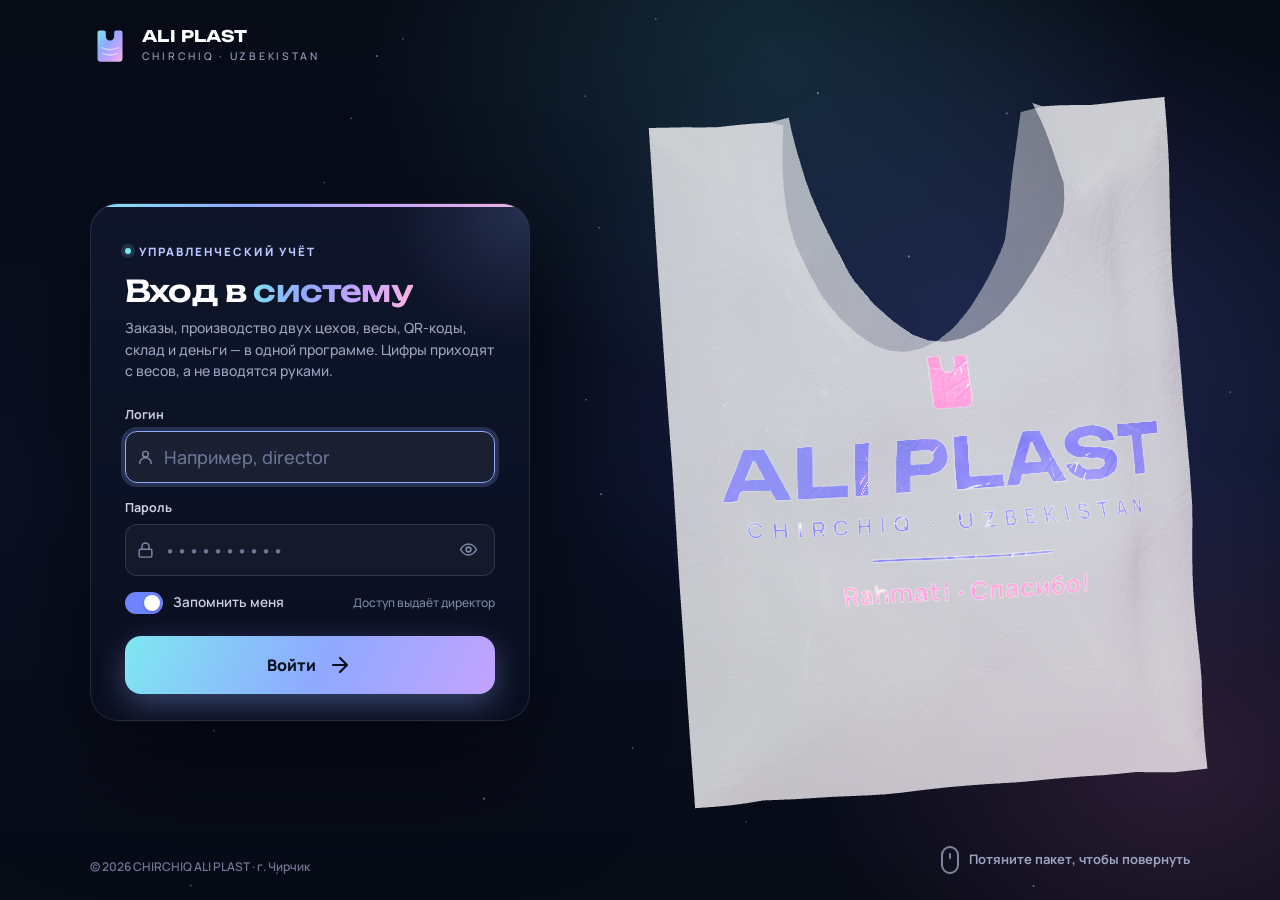
==== commit d28f91b1: "Сайдбар: карточка пользователя не сжимается и стоит выше адреса ссылки браузера - карточку сплющивал" ====
--- a/app.html
+++ b/app.html
@@ -6,21 +6,21 @@
   <title>ALI PLAST · учёт производства</title>
   <meta name="theme-color" content="#0B1120">
   <link rel="icon" href="assets/img/favicon.svg" type="image/svg+xml">
-  <link rel="stylesheet" href="assets/css/app.css?v=8">
+  <link rel="stylesheet" href="assets/css/app.css?v=10">
   <script>(function () { var h = new Date().getHours(), t = h >= 8 && h < 18 ? 'light' : 'dark'; try { var o = JSON.parse(localStorage.getItem('ap.themeOverride') || 'null'); if (o && o.until > Date.now()) t = o.theme; } catch (e) {} document.documentElement.setAttribute('data-theme', t); })();</script>
 </head>
 <body>
   <script src="assets/js/vendor/qrcode.js"></script>
-  <script src="assets/js/core.js?v=8"></script>
-  <script src="assets/js/data.js?v=8"></script>
-  <script src="assets/js/ui.js?v=8"></script>
-  <script src="assets/js/app.js?v=8"></script>
-  <script src="assets/js/pages/dashboard.js?v=8"></script>
-  <script src="assets/js/pages/sales.js?v=8"></script>
-  <script src="assets/js/pages/production.js?v=8"></script>
-  <script src="assets/js/pages/stock.js?v=8"></script>
-  <script src="assets/js/pages/money.js?v=8"></script>
-  <script src="assets/js/pages/admin.js?v=8"></script>
+  <script src="assets/js/core.js?v=10"></script>
+  <script src="assets/js/data.js?v=10"></script>
+  <script src="assets/js/ui.js?v=10"></script>
+  <script src="assets/js/app.js?v=10"></script>
+  <script src="assets/js/pages/dashboard.js?v=10"></script>
+  <script src="assets/js/pages/sales.js?v=10"></script>
+  <script src="assets/js/pages/production.js?v=10"></script>
+  <script src="assets/js/pages/stock.js?v=10"></script>
+  <script src="assets/js/pages/money.js?v=10"></script>
+  <script src="assets/js/pages/admin.js?v=10"></script>
   <script>AP.boot();</script>
 </body>
 </html>
--- a/assets/css/app.css
+++ b/assets/css/app.css
@@ -196,8 +196,14 @@
 .sidebar::-webkit-scrollbar { display: none; }
 /* в приложении прокручивается внутренний слой, а сам сайдбар только обрезает: так фокус клавиатуры не сдвинет его вбок */
 .app > .sidebar { overflow: hidden; overflow: clip; }
-.sb-in { display: flex; flex-direction: column; width: 100%; height: 100%; overflow-y: auto; overflow-x: hidden; overscroll-behavior: contain; scrollbar-width: none; }
-.sb-in::-webkit-scrollbar { display: none; }
+/* прокручивается только список разделов: логотип, цех и карточка пользователя всегда на месте и не сжимаются */
+.sb-in { display: flex; flex-direction: column; width: 100%; height: 100%; overflow: hidden; }
+.sb-in > .sb-brand, .sb-in > .sb-scope, .sb-in > .sb-user { flex-shrink: 0; }
+.sb-in > .sb-nav { flex: 1 1 auto; min-height: 0; overflow-y: auto; overflow-x: hidden; overscroll-behavior: contain; scrollbar-width: none; }
+.sb-in > .sb-nav::-webkit-scrollbar { display: none; }
+.sb-nav.more-down { -webkit-mask-image: linear-gradient(#000 calc(100% - 34px), transparent); mask-image: linear-gradient(#000 calc(100% - 34px), transparent); }
+.sb-nav.more-up { -webkit-mask-image: linear-gradient(transparent, #000 22px); mask-image: linear-gradient(transparent, #000 22px); }
+.sb-nav.more-up.more-down { -webkit-mask-image: linear-gradient(transparent, #000 22px, #000 calc(100% - 34px), transparent); mask-image: linear-gradient(transparent, #000 22px, #000 calc(100% - 34px), transparent); }
 .sb-scope { position: relative; }
 .sb-scope-mini { display: none; }
 .sidebar::before { content: ''; position: absolute; inset: 0 0 auto 0; height: 2px; background: var(--iris); opacity: .9; }
@@ -687,7 +693,7 @@
 ::-webkit-scrollbar-thumb { background: var(--sb-thumb); border-radius: 999px; border: 3px solid transparent; background-clip: padding-box; }
 ::-webkit-scrollbar-thumb:hover { background: var(--sb-thumb-h); border: 3px solid transparent; background-clip: padding-box; }
 ::-webkit-scrollbar-corner, ::-webkit-scrollbar-button { display: none; background: transparent; }
-@supports (-moz-appearance: none) { * { scrollbar-width: thin; scrollbar-color: var(--sb-thumb) transparent; } .sidebar, .sb-in { scrollbar-width: none; } }
+@supports (-moz-appearance: none) { * { scrollbar-width: thin; scrollbar-color: var(--sb-thumb) transparent; } .sidebar, .sb-in, .sb-nav { scrollbar-width: none; } }
 
 /* ---------- Переход между разделами ---------- */
 .page.enter > * { animation: pageIn .46s var(--ease) both; }
@@ -847,7 +853,8 @@
   .sb-auto:hover .sb-scope-mini, .sb-auto:has(:focus-visible) .sb-scope-mini { opacity: 0; transition-delay: .07s; }
 
   /* карточка пользователя: в рельсе — только аватар */
-  .sb-auto .sb-user { width: 52px; padding: 8px 8px 8px 9px; overflow: hidden; transition: width .26s var(--ease) .16s; }
+  /* margin-bottom 30px: внизу слева браузер показывает адрес ссылки под курсором — он не должен закрывать карточку */
+  .sb-auto .sb-user { width: 52px; padding: 8px 8px 8px 9px; margin-bottom: 30px; overflow: hidden; transition: width .26s var(--ease) .16s; }
   .sb-auto:hover .sb-user, .sb-auto:has(:focus-visible) .sb-user { width: calc(var(--sb-open) - 24px); transition-delay: .07s; }
 }
 @media (min-width: 721px) and (hover: hover) and (prefers-reduced-motion: reduce) {
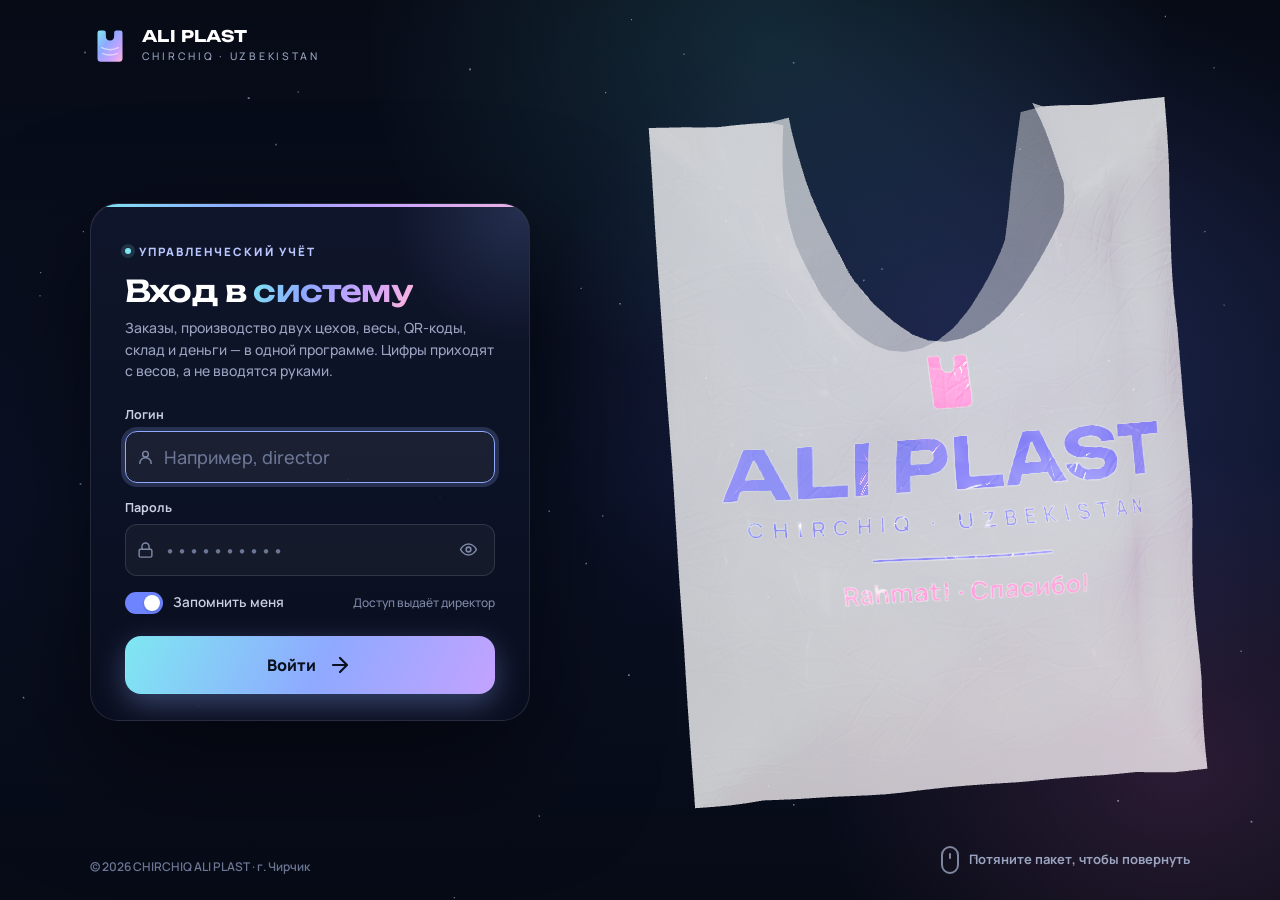
==== commit 4c0464fa: "Карточка заказа: таблица сырья не вылезает за панель - таблица «Сырьё и краски» не была обёрнута в п" ====
--- a/app.html
+++ b/app.html
@@ -6,21 +6,21 @@
   <title>ALI PLAST · учёт производства</title>
   <meta name="theme-color" content="#0B1120">
   <link rel="icon" href="assets/img/favicon.svg" type="image/svg+xml">
-  <link rel="stylesheet" href="assets/css/app.css?v=10">
+  <link rel="stylesheet" href="assets/css/app.css?v=11">
   <script>(function () { var h = new Date().getHours(), t = h >= 8 && h < 18 ? 'light' : 'dark'; try { var o = JSON.parse(localStorage.getItem('ap.themeOverride') || 'null'); if (o && o.until > Date.now()) t = o.theme; } catch (e) {} document.documentElement.setAttribute('data-theme', t); })();</script>
 </head>
 <body>
   <script src="assets/js/vendor/qrcode.js"></script>
-  <script src="assets/js/core.js?v=10"></script>
-  <script src="assets/js/data.js?v=10"></script>
-  <script src="assets/js/ui.js?v=10"></script>
-  <script src="assets/js/app.js?v=10"></script>
-  <script src="assets/js/pages/dashboard.js?v=10"></script>
-  <script src="assets/js/pages/sales.js?v=10"></script>
-  <script src="assets/js/pages/production.js?v=10"></script>
-  <script src="assets/js/pages/stock.js?v=10"></script>
-  <script src="assets/js/pages/money.js?v=10"></script>
-  <script src="assets/js/pages/admin.js?v=10"></script>
+  <script src="assets/js/core.js?v=11"></script>
+  <script src="assets/js/data.js?v=11"></script>
+  <script src="assets/js/ui.js?v=11"></script>
+  <script src="assets/js/app.js?v=11"></script>
+  <script src="assets/js/pages/dashboard.js?v=11"></script>
+  <script src="assets/js/pages/sales.js?v=11"></script>
+  <script src="assets/js/pages/production.js?v=11"></script>
+  <script src="assets/js/pages/stock.js?v=11"></script>
+  <script src="assets/js/pages/money.js?v=11"></script>
+  <script src="assets/js/pages/admin.js?v=11"></script>
   <script>AP.boot();</script>
 </body>
 </html>
